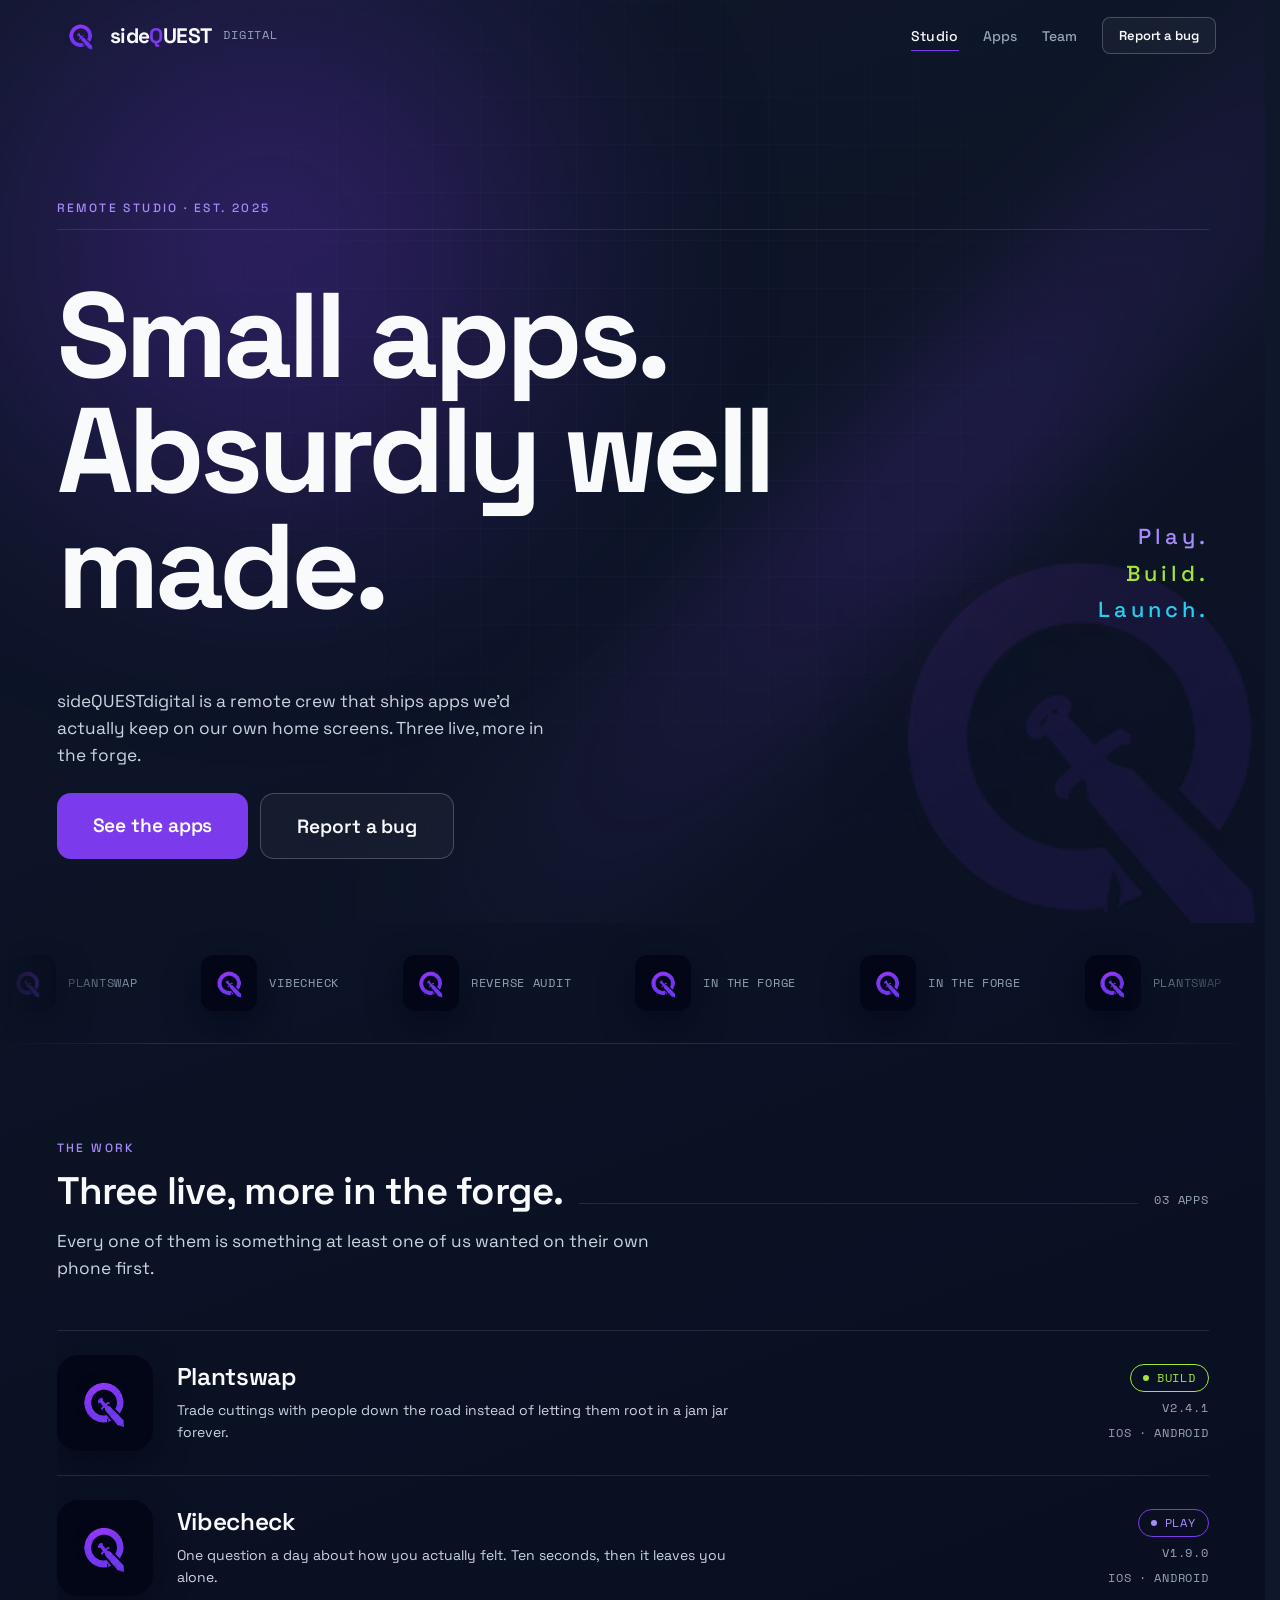
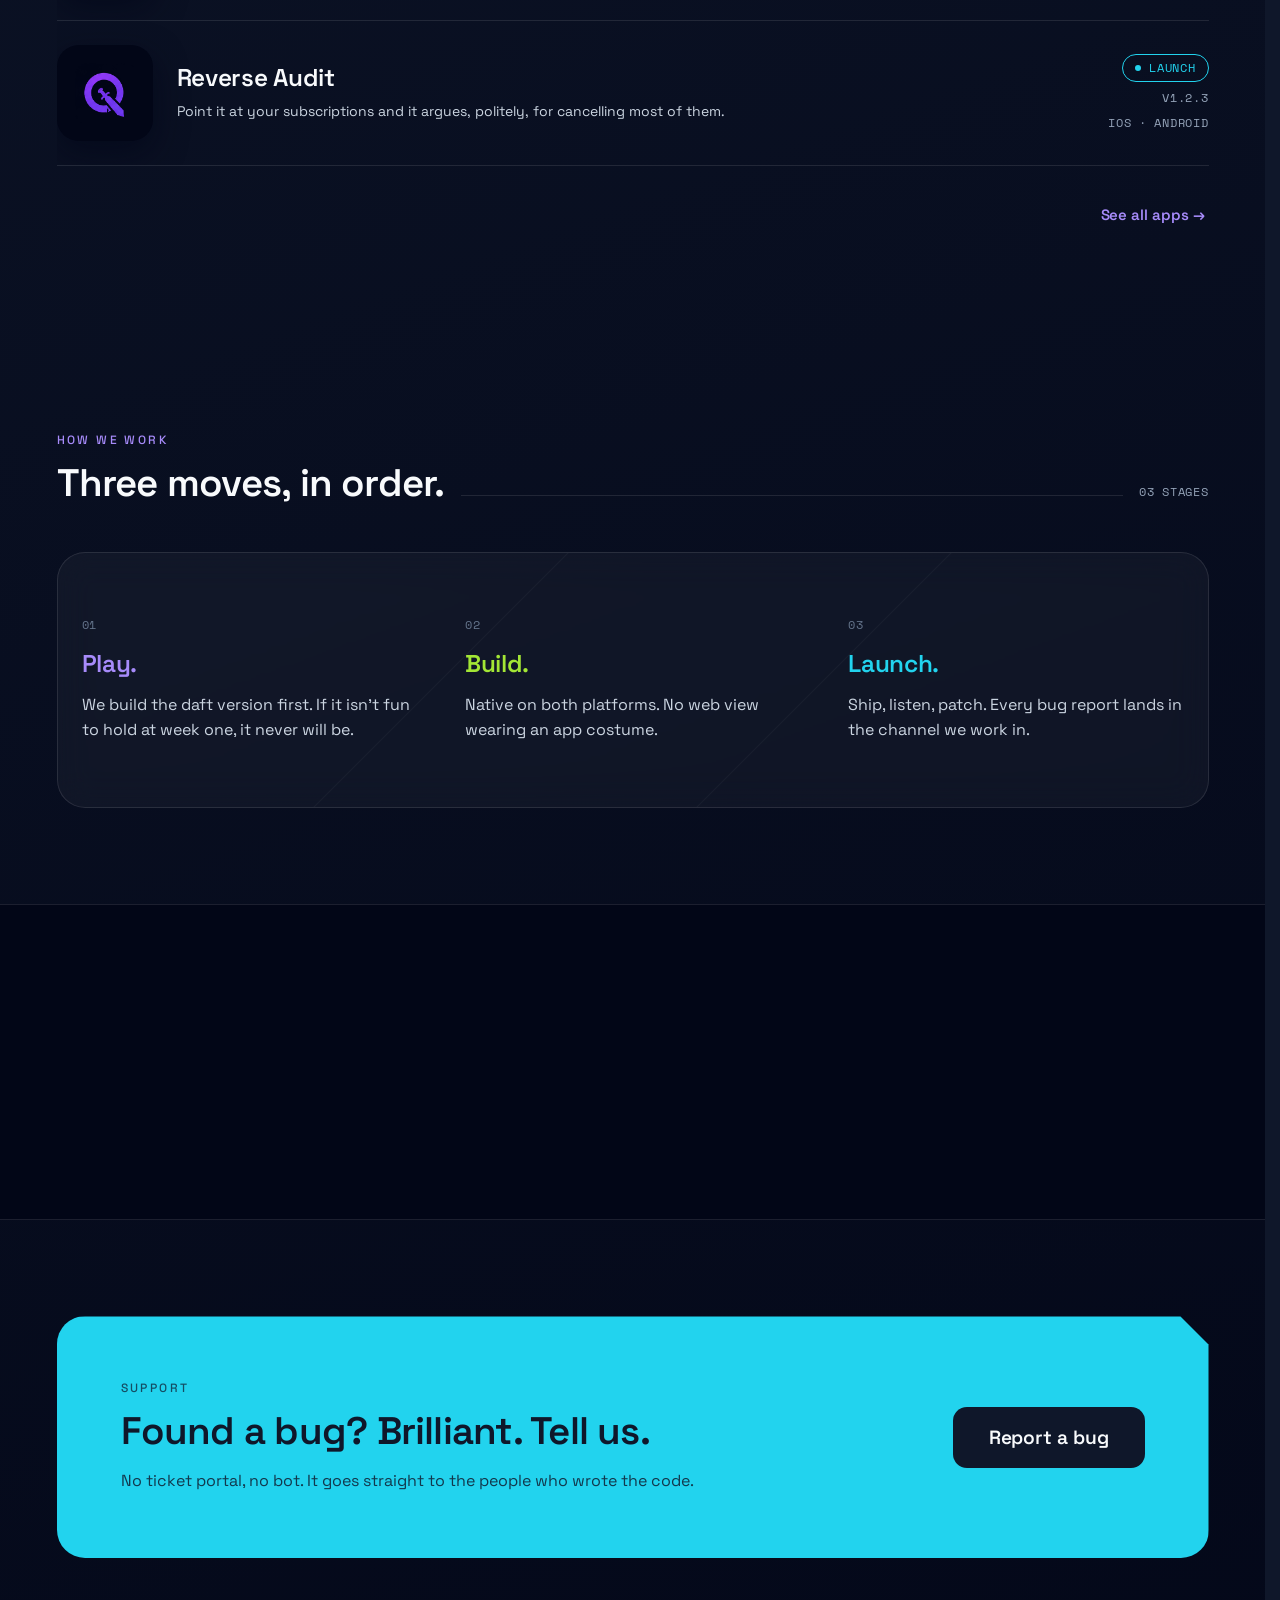
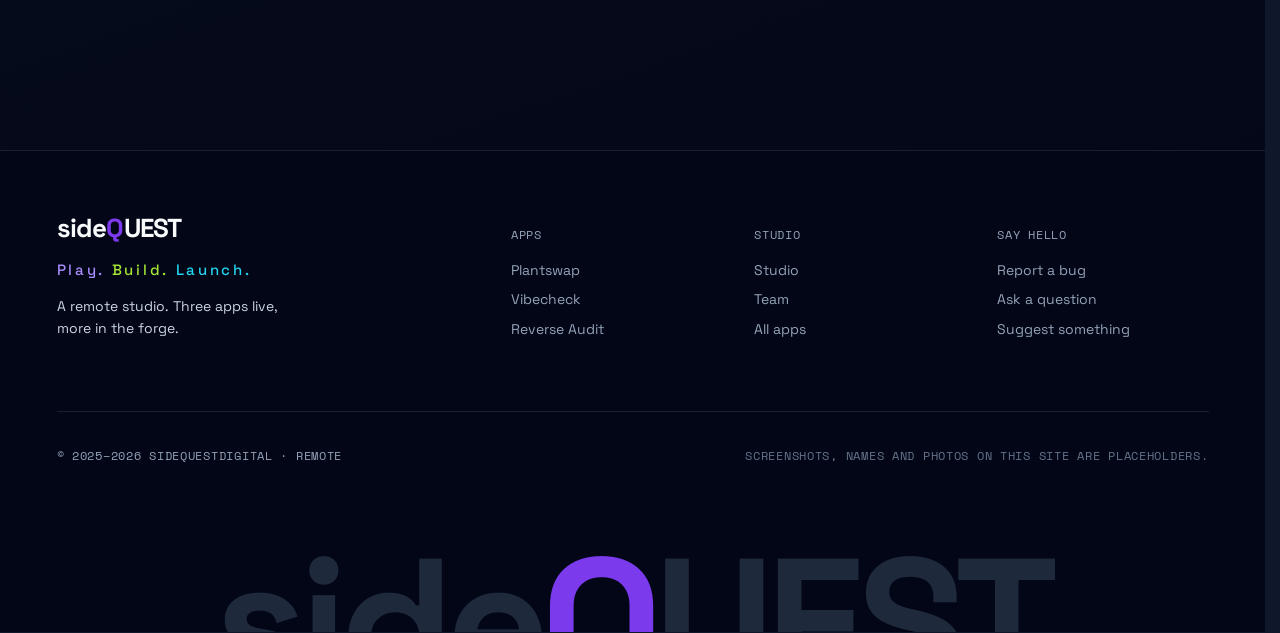
==== index.html @ ea71172c "Build the sideQUESTdigital website Imported the Claude Design project (sideQUEST Site.dc.html) and r" ====
<!DOCTYPE html>
<html lang="en-GB">
<head>
<meta charset="utf-8">
<meta name="viewport" content="width=device-width, initial-scale=1">
<title>sideQUESTdigital — small apps, absurdly well made</title>
<meta name="description" content="sideQUESTdigital is a remote studio shipping small, native mobile apps. Three live, more in the forge. Found a bug? A human reads every report.">
<meta name="theme-color" content="#0F172A">
<meta name="color-scheme" content="dark">

<meta property="og:type" content="website">
<meta property="og:title" content="sideQUESTdigital — small apps, absurdly well made">
<meta property="og:description" content="A remote studio shipping small, native mobile apps. Three live, more in the forge.">
<meta property="og:image" content="assets/sidequest-lockup-tagline.png">
<meta name="twitter:card" content="summary_large_image">

<link rel="icon" type="image/png" href="assets/sidequest-icon-night.png">
<link rel="apple-touch-icon" href="assets/sidequest-icon-night.png">

<link rel="preconnect" href="https://fonts.googleapis.com">
<link rel="preconnect" href="https://fonts.gstatic.com" crossorigin>

<link rel="stylesheet" href="_ds/sidequest-brand-445e24cf-0e8e-4c99-9475-6c33b087ac6f/styles.css">
<link rel="stylesheet" href="site.css">
</head>

<body class="sq-field sq-field--fixed">

  <a class="site-skip" href="#main">Skip to content</a>

  <!-- ============ THE STAGE RAIL — signature device (§1, §6.1) ============ -->
  <div class="site-rail" aria-hidden="true">
    <span class="site-rail__line"></span>
    <span class="site-rail__seg" data-rail-seg></span>
    <span class="site-rail__word" data-rail-word="play">Play</span>
    <span class="site-rail__word" data-rail-word="build">Build</span>
    <span class="site-rail__word" data-rail-word="launch">Launch</span>
  </div>

  <!-- ============ HEADER (§6.2) — always violet-ambient ============ -->
  <header class="site-header sq-stage-play" data-header>
    <div class="site-container site-header__inner">

      <a class="site-header__brand" href="#/" aria-label="sideQUESTdigital — home">
        <img src="assets/sidequest-mark.png" alt="" width="34" height="34" class="site-header__mark">
        <span class="sq-wordmark" style="--wordmark-size:21px">
          <span class="sq-wordmark__side">side</span><span
                class="sq-wordmark__quest"><span class="sq-wordmark__q">Q</span>UEST</span>
        </span>
        <span class="sq-mono site-header__suffix">digital</span>
      </a>

      <button class="site-navtoggle" data-navtoggle aria-expanded="false" aria-controls="site-nav"
              aria-label="Open menu">
        <span></span><span></span><span></span>
      </button>

      <nav class="site-nav" id="site-nav" data-nav aria-label="Primary">
        <a class="site-nav__link" href="#/">Studio</a>
        <a class="site-nav__link" href="#/apps">Apps</a>
        <a class="site-nav__link" href="#/team">Team</a>
        <button class="sq-btn sq-btn--sm sq-btn--secondary site-nav__cta" data-support-open>
          Report a bug
        </button>
      </nav>

    </div>
    <span class="site-progress" data-progress aria-hidden="true"></span>
  </header>

  <!-- ============ VIEW ROOT ============ -->
  <main id="main" data-view tabindex="-1"></main>

  <!-- ============ FOOTER (§6.20) — always violet-ambient ============ -->
  <footer class="site-footer sq-stage-play">
    <div class="site-container">

      <div class="site-footer__band">
        <div class="site-footer__brandcol">
          <span class="sq-wordmark" style="--wordmark-size:26px">
            <span class="sq-wordmark__side">side</span><span
                  class="sq-wordmark__quest"><span class="sq-wordmark__q">Q</span>UEST</span>
          </span>
          <p class="sq-tagline site-footer__tagline">
            <span class="sq-tagline__play">Play.</span>
            <span class="sq-tagline__build">Build.</span>
            <span class="sq-tagline__launch">Launch.</span>
          </p>
          <p class="sq-body-sm site-footer__blurb">
            A remote studio. Three apps live, more in the forge.
          </p>
        </div>

        <div class="site-footer__col">
          <p class="sq-mono site-footer__coltitle">Apps</p>
          <a class="site-footer__link" href="#/apps/plantswap">Plantswap</a>
          <a class="site-footer__link" href="#/apps/vibecheck">Vibecheck</a>
          <a class="site-footer__link" href="#/apps/reverse-audit">Reverse Audit</a>
        </div>

        <div class="site-footer__col">
          <p class="sq-mono site-footer__coltitle">Studio</p>
          <a class="site-footer__link" href="#/">Studio</a>
          <a class="site-footer__link" href="#/team">Team</a>
          <a class="site-footer__link" href="#/apps">All apps</a>
        </div>

        <div class="site-footer__col">
          <p class="sq-mono site-footer__coltitle">Say hello</p>
          <button class="site-footer__link site-footer__link--btn" data-support-open>Report a bug</button>
          <button class="site-footer__link site-footer__link--btn" data-support-open data-kind="Question">
            Ask a question
          </button>
          <button class="site-footer__link site-footer__link--btn" data-support-open data-kind="Feature idea">
            Suggest something
          </button>
        </div>
      </div>

      <hr class="site-footer__rule">

      <div class="site-footer__legal">
        <p class="sq-mono">© 2025–2026 sideQUESTdigital · Remote</p>
        <p class="sq-mono site-footer__note">Screenshots, names and photos on this site are placeholders.</p>
      </div>
    </div>

    <div class="site-footer__giant" aria-hidden="true">
      side<span class="site-footer__giantq">Q</span>UEST
    </div>
  </footer>

  <!-- ============ SUPPORT SLIDE-OVER (§6.19) ============ -->
  <div class="site-scrim" data-scrim hidden></div>

  <aside class="site-support" data-support hidden
         role="dialog" aria-modal="true" aria-labelledby="support-title">

    <div class="site-support__head">
      <div>
        <p class="sq-eyebrow">Support</p>
        <h2 class="sq-h1 site-support__title" id="support-title" tabindex="-1">Tell us what's up</h2>
      </div>
      <button class="site-support__close" data-support-close aria-label="Close">&#10005;</button>
    </div>

    <!-- FORM -->
    <form class="site-support__body" data-support-form novalidate>

      <div class="site-support__errors" data-error-summary role="status" aria-live="polite" hidden></div>

      <fieldset class="site-field">
        <legend class="sq-mono site-field__label">What is it?</legend>
        <div class="site-kinds" role="radiogroup" aria-label="What is it?" data-kinds></div>
      </fieldset>

      <div class="site-field">
        <label class="sq-mono site-field__label" for="support-app">Which app?</label>
        <div class="site-selectwrap">
          <select id="support-app" name="app" data-field-app>
            <option value="general">Not app-specific / the studio</option>
            <option value="plantswap">Plantswap</option>
            <option value="vibecheck">Vibecheck</option>
            <option value="reverse-audit">Reverse Audit</option>
          </select>
        </div>
      </div>

      <div class="site-field">
        <label class="sq-mono site-field__label" for="support-email">
          Your email <span class="site-field__req">Required</span>
        </label>
        <input id="support-email" name="email" type="email" required
               autocomplete="email" inputmode="email" placeholder="you@example.com"
               aria-describedby="support-email-help">
        <p class="sq-caption site-field__help" id="support-email-help">
          So we can reply. Nothing else, ever.
        </p>
        <p class="site-field__error" id="support-email-error" hidden></p>
      </div>

      <div class="site-field">
        <label class="sq-mono site-field__label" for="support-message">
          What happened? <span class="site-field__req">Required</span>
        </label>
        <textarea id="support-message" name="message" rows="6" required maxlength="1000"
                  placeholder="What you did, what you expected, what you got instead. Device and app version help."
                  aria-describedby="support-message-help"></textarea>
        <div class="site-field__foot">
          <p class="sq-caption site-field__help" id="support-message-help">Up to 1000 characters.</p>
          <p class="site-mono-xs site-count" data-count aria-live="off">0 / 1000</p>
        </div>
        <p class="site-field__error" id="support-message-error" hidden></p>
      </div>

      <div class="site-check">
        <input type="checkbox" id="support-diag" name="diagnostics" checked>
        <label for="support-diag">
          <span class="sq-body-sm">Attach anonymous diagnostics</span>
          <span class="sq-caption">App version, device model, OS. No personal data.</span>
        </label>
      </div>

      <button type="submit" class="sq-btn sq-btn--md sq-btn--primary site-support__submit" data-submit>
        Send it
      </button>
    </form>

    <!-- SUCCESS -->
    <div class="site-support__done" data-support-done hidden>
      <div class="site-tick" aria-hidden="true">
        <svg viewBox="0 0 24 24" fill="none" stroke="currentColor" stroke-width="2.5"
             stroke-linecap="round" stroke-linejoin="round"><path d="M4 12.5l5.5 5.5L20 7"/></svg>
      </div>
      <h3 class="sq-h4 site-support__donetitle" data-done-title tabindex="-1">Message away.</h3>
      <p class="sq-body" data-done-body></p>
      <p class="sq-mono" data-done-ref></p>
      <div class="site-support__doneactions">
        <button class="sq-btn sq-btn--md sq-btn--ghost" data-support-again>Send another</button>
        <button class="sq-btn sq-btn--md sq-btn--secondary" data-support-close>Close</button>
      </div>
    </div>
  </aside>

  <div class="site-announce" role="status" aria-live="polite" data-announce></div>

  <script src="site.js"></script>
</body>
</html>
---- _ds/sidequest-brand-445e24cf-0e8e-4c99-9475-6c33b087ac6f/styles.css ----
/* sideQUEST — Design System entry point
   Import this one file. It pulls in every token layer in the correct order.

   Order matters: fonts define the family vars that typography consumes,
   colors define the palette (and the stage-accent switch) that effects and
   components consume. */

@import url('./tokens/fonts.css');
@import url('./tokens/colors.css');
@import url('./tokens/spacing.css');
@import url('./tokens/typography.css');
@import url('./tokens/effects.css');
@import url('./components/components.css');

/* ---- Base reset ---- */

* { box-sizing: border-box; }

html { scroll-behavior: smooth; }

html, body {
  margin: 0;
  padding: 0;
  background: var(--surface-base);
  color: var(--text-primary);
  font: var(--text-body);
  min-height: 100%;
  -webkit-font-smoothing: antialiased;
  text-rendering: optimizeLegibility;
}

img, svg, video { max-width: 100%; display: block; }

a {
  color: var(--accent-text);
  text-decoration: none;
  transition: color var(--dur-base) var(--ease);
}
a:hover { color: var(--text-primary); }

button, input, textarea, select { font-family: inherit; }
button { cursor: pointer; }

:focus-visible {
  outline: 2px solid var(--focus-ring);
  outline-offset: 3px;
  border-radius: 4px;
}

hr {
  border: 0;
  height: 1px;
  background: var(--border-subtle);
  margin: var(--space-6) 0;
}

code, kbd, pre { font-family: var(--font-mono); font-size: 0.92em; }

::selection {
  background: var(--accent);
  color: var(--accent-on);
}
---- site.css ----
/* ============================================================================
   sideQUESTdigital — site layer
   Built on the canonical brand system in
   _ds/sidequest-brand-445e24cf-0e8e-4c99-9475-6c33b087ac6f/

   This file adds ONLY:
     (a) site-level composite tokens, built from existing tokens
     (b) the site-specific components in design/design-spec.md §6
   It never redefines a --sq-* value, never introduces a hex, never adds a face.
   ============================================================================ */

:root {
  /* ---- Type composites (spec §4.6) ---- */
  --text-display:   700 clamp(52px, 9.4vw, 132px) / 0.96 var(--font-display);
  --track-display:  -0.04em;
  --text-stat-xl:   700 clamp(44px, 6vw, 88px) / 1 var(--font-display);
  --text-wordmark:  700 clamp(64px, 14vw, 220px) / 0.82 var(--font-display);
  --track-wordmark: -0.045em;
  --track-rail:     0.28em;

  /* ---- Chrome ---- */
  --rail-w:            72px;
  --header-h:          72px;
  --header-h-scrolled: 56px;
  --z-rail:   40;
  --z-header: 60;
  --z-scrim:  80;
  --z-panel:  90;
  --z-wipe:   100;

  /* ---- Accent tints — derived, never a literal hex ---- */
  --tint-accent-06: color-mix(in srgb, var(--accent) 6%,  transparent);
  --tint-accent-08: color-mix(in srgb, var(--accent) 8%,  transparent);
  --tint-accent-14: color-mix(in srgb, var(--accent) 14%, transparent);
  --tint-accent-40: color-mix(in srgb, var(--accent) 40%, transparent);

  /* ---- Motion ---- */
  --dur-reveal: 520ms;
  --dur-wipe:   420ms;
  --dur-count:  900ms;
}

/* The stage scope must reach every element, so it lives on <html>. */
html { scrollbar-gutter: stable; }
@media (prefers-reduced-motion: reduce) { html { scroll-behavior: auto; } }

/* .sq-field sets overflow:hidden, which would kill page scroll on <body>. */
body.sq-field { overflow: visible; overflow-x: clip; min-height: 100vh; }
body.sq-field::before { transition: background var(--dur-slow) var(--ease); }
body.is-locked { overflow: hidden; }

/* ============================================================
   LAYOUT (spec §2)
   ============================================================ */

.site-container {
  width: 100%;
  max-width: var(--max-content);
  margin-inline: auto;
  padding-inline: var(--space-4);
}
.site-container--narrow { max-width: 800px; }
.site-prose { max-width: var(--max-prose); }

@media (min-width: 768px) { .site-container { padding-inline: var(--space-5); } }
@media (min-width: 1600px) { .site-container { padding-inline: var(--space-6); } }

.site-grid {
  display: grid;
  grid-template-columns: repeat(4, minmax(0, 1fr));
  gap: var(--space-4);
}
@media (min-width: 768px) {
  .site-grid { grid-template-columns: repeat(6, minmax(0, 1fr)); gap: var(--space-5); }
}
@media (min-width: 1024px) {
  .site-grid { grid-template-columns: repeat(12, minmax(0, 1fr)); gap: var(--space-5); }
}

/* Section rhythm */
.site-section { padding-block: var(--space-7); }
.site-section--statement { padding-block: var(--space-8); }
@media (min-width: 768px) {
  .site-section { padding-block: var(--space-8); }
  .site-section--statement { padding-block: var(--space-9); }
}
@media (min-width: 1024px) {
  .site-section { padding-block: var(--space-9); }
  .site-section--statement { padding-block: var(--space-10); }
}
/* Adjacent full-bleed bands collapse to a single gap. */
.site-band + .site-band { border-top: 0; }

.site-band { position: relative; width: 100%; }

/* Main gets out of the rail's way at xl. */
@media (min-width: 1360px) {
  #main, .site-header__inner, .site-footer > .site-container {
    padding-left: var(--rail-w);
  }
}

/* ============================================================
   SKIP LINK (§6.22)
   ============================================================ */

.site-skip {
  position: absolute;
  top: -100px; left: var(--space-4);
  z-index: 200;
  background: var(--accent); color: var(--accent-on);
  font: 600 13px/1 var(--font-display);
  padding: 9px 16px; border-radius: var(--radius-sm);
}
.site-skip:focus { top: var(--space-4); color: var(--accent-on); }

/* ============================================================
   THE STAGE RAIL (§6.1) — the signature move
   ============================================================ */

.site-rail {
  display: none;
  position: fixed;
  inset-block: 0; left: 0;
  width: var(--rail-w);
  z-index: var(--z-rail);
  pointer-events: none;
}
@media (min-width: 1360px) { .site-rail { display: block; } }

.site-rail__line {
  position: absolute;
  left: 36px; top: 0; bottom: 0;
  width: 1px;
  background: var(--sq-hairline);
}

.site-rail__seg {
  position: absolute;
  left: 35px;
  width: 2px; height: 64px;
  border-radius: 1px;
  background: var(--accent);
  box-shadow: var(--glow-tight);
  transition: top var(--dur-base) var(--ease),
              height var(--dur-base) var(--ease),
              background var(--dur-slow) var(--ease);
}

.site-rail__word {
  position: absolute;
  left: 36px;
  transform: translateX(-50%) rotate(180deg);
  writing-mode: vertical-rl;
  font: 400 11px/1 var(--font-mono);
  letter-spacing: var(--track-rail);
  text-transform: uppercase;
  color: var(--sq-text-500);
  transition: color var(--dur-base) var(--ease), opacity var(--dur-base) var(--ease);
}
.site-rail__word[data-rail-word="play"]   { top: 18%; }
.site-rail__word[data-rail-word="build"]  { top: 50%; }
.site-rail__word[data-rail-word="launch"] { top: 82%; }

.site-rail__word.is-active {
  color: var(--accent-text);
  text-shadow: 0 0 24px var(--accent-glow);
}
.site-rail.is-locked .site-rail__word:not(.is-active) { opacity: 0.5; }
.site-rail.is-locked .site-rail__seg { height: 96px; }

/* Sub-xl fallback: a progress hairline under the header. */
.site-progress {
  position: absolute;
  left: 0; bottom: -1px;
  height: 2px; width: 0;
  background: var(--accent);
  transition: background var(--dur-slow) var(--ease);
}
@media (min-width: 1360px) { .site-progress { display: none; } }

/* ============================================================
   HEADER (§6.2)
   ============================================================ */

.site-header {
  position: fixed;
  inset-inline: 0; top: 0;
  z-index: var(--z-header);
  height: var(--header-h);
  display: flex; align-items: center;
  background: transparent;
  border-bottom: 1px solid transparent;
  transition: height var(--dur-base) var(--ease),
              background var(--dur-base) var(--ease),
              border-color var(--dur-base) var(--ease),
              transform var(--dur-base) var(--ease);
}
.site-header.is-docked {
  height: var(--header-h-scrolled);
  background: rgba(2, 6, 23, 0.72);
  backdrop-filter: blur(var(--blur-glass));
  -webkit-backdrop-filter: blur(var(--blur-glass));
  border-bottom-color: var(--border-subtle);
}
.site-header.is-hidden { transform: translateY(-100%); }

.site-header__inner {
  display: flex; align-items: center; justify-content: space-between;
  gap: var(--space-5);
}

.site-header__brand {
  display: inline-flex; align-items: center; gap: var(--space-3);
  color: var(--text-primary);
}
.site-header__brand:hover { color: var(--text-primary); }
.site-header__mark {
  width: 34px; height: 34px;
  transition: width var(--dur-base) var(--ease), height var(--dur-base) var(--ease);
}
.is-docked .site-header__mark { width: 28px; height: 28px; }
.site-header__suffix { color: var(--text-tertiary); }
@media (max-width: 479px) { .site-header__suffix { display: none; } }

.site-nav { display: flex; align-items: center; gap: var(--space-5); }

.site-nav__link {
  position: relative;
  font: 500 14px/1 var(--font-display);
  letter-spacing: 0.02em;
  color: var(--text-tertiary);
  padding-block: var(--space-2);
}
.site-nav__link::after {
  content: "";
  position: absolute; left: 0; right: 0; bottom: 0;
  height: 1px; background: var(--accent);
  transform: scaleX(0); transform-origin: left;
  transition: transform var(--dur-fast) var(--ease);
}
.site-nav__link:hover { color: var(--text-primary); }
.site-nav__link:hover::after,
.site-nav__link[aria-current="page"]::after { transform: scaleX(1); }
.site-nav__link[aria-current="page"] { color: var(--text-primary); }

/* Mobile nav */
.site-navtoggle {
  display: none;
  width: 44px; height: 44px;
  flex-direction: column; align-items: center; justify-content: center; gap: 5px;
  background: none; border: 0; padding: 0;
}
.site-navtoggle span {
  display: block; width: 20px; height: 2px; border-radius: 1px;
  background: var(--text-primary);
  transition: transform var(--dur-base) var(--ease), opacity var(--dur-fast) var(--ease);
}
.site-navtoggle[aria-expanded="true"] span:nth-child(1) { transform: translateY(7px) rotate(45deg); }
.site-navtoggle[aria-expanded="true"] span:nth-child(2) { opacity: 0; }
.site-navtoggle[aria-expanded="true"] span:nth-child(3) { transform: translateY(-7px) rotate(-45deg); }

@media (max-width: 767px) {
  .site-navtoggle { display: flex; }
  .site-nav {
    position: fixed; inset: var(--header-h) 0 0 0;
    flex-direction: column; align-items: stretch; justify-content: center;
    gap: var(--space-3);
    padding: var(--space-6);
    background: rgba(2, 6, 23, 0.96);
    backdrop-filter: blur(var(--blur-glass));
    -webkit-backdrop-filter: blur(var(--blur-glass));
    transform: translateY(-8px);
    opacity: 0; visibility: hidden;
    transition: opacity var(--dur-base) var(--ease), transform var(--dur-base) var(--ease),
                visibility 0s linear var(--dur-base);
  }
  .site-nav.is-open {
    opacity: 1; visibility: visible; transform: none;
    transition-delay: 0s;
  }
  .site-nav__link {
    font: var(--text-h3); letter-spacing: var(--track-h3);
    color: var(--text-primary);
    padding-block: var(--space-3);
  }
  .site-nav__cta { width: 100%; margin-top: var(--space-4); }
}

/* ============================================================
   SECTION HEADER (§6.21) — the site's section signature
   ============================================================ */

.site-sechead { margin-bottom: var(--space-6); }
@media (min-width: 1024px) { .site-sechead { margin-bottom: var(--space-7); } }

.site-sechead__top { display: flex; align-items: baseline; gap: var(--space-4); }
.site-sechead__top .sq-h2 { flex: 0 0 auto; }
.site-sechead__rule { flex: 1 1 auto; height: 1px; background: var(--border-subtle); }
.site-sechead__count { flex: 0 0 auto; white-space: nowrap; }
.site-sechead__lead { margin-top: var(--space-4); max-width: 56ch; color: var(--text-secondary); }
@media (max-width: 639px) {
  .site-sechead__rule, .site-sechead__count { display: none; }
}

/* ============================================================
   HERO (§6.3)
   ============================================================ */

.site-hero {
  position: relative;
  padding-block: calc(var(--header-h) + var(--space-8)) var(--space-8);
  overflow: hidden;
}
@media (min-width: 1024px) {
  .site-hero {
    min-height: 88vh;
    display: flex; flex-direction: column; justify-content: flex-end;
    padding-block: calc(var(--header-h) + var(--space-10)) var(--space-8);
  }
}

.site-hero__rule {
  height: 1px; background: var(--border-subtle);
  margin-top: var(--space-3); margin-bottom: var(--space-7);
}

.site-hero__display {
  font: var(--text-display);
  letter-spacing: var(--track-display);
  margin: 0;
  color: var(--text-primary);
  text-wrap: balance;
}

.site-hero__row {
  display: grid; grid-template-columns: 1fr; gap: var(--space-5);
  align-items: end;
}
@media (min-width: 1024px) {
  .site-hero__row { grid-template-columns: 2fr 1fr; gap: var(--space-7); }
}

.site-hero__tagline {
  display: flex; gap: var(--space-3);
  white-space: nowrap;
}
@media (min-width: 1024px) {
  .site-hero__tagline {
    flex-direction: column; align-items: flex-end; gap: var(--space-2);
    text-align: right;
  }
}

.site-hero__lead { margin-top: var(--space-8); max-width: 46ch; color: var(--text-secondary); }
.site-hero__cta { display: flex; flex-wrap: wrap; gap: var(--space-3); margin-top: var(--space-5); }
@media (max-width: 479px) { .site-hero__cta .sq-btn { width: 100%; } }

.site-hero__mark {
  position: absolute;
  right: -80px; bottom: -80px;
  width: 520px; max-width: none;
  opacity: 0.10;
  pointer-events: none;
  z-index: 0;
}
@media (max-width: 1023px) { .site-hero__mark { display: none; } }

/* The slash and the watermark are decoration: they must stay OUT of flow.
   Only the content container is promoted above them. */
.site-hero > .site-container { position: relative; z-index: 1; }
.site-hero > .sq-slash,
.site-hero > .site-hero__mark { position: absolute; z-index: 0; }

/* ============================================================
   MARQUEE (§6.18)
   ============================================================ */

.site-marquee {
  overflow: hidden;
  padding-block: var(--space-6);
  border-block: 1px solid var(--border-subtle);
  -webkit-mask-image: linear-gradient(90deg, transparent, #000 12%, #000 88%, transparent);
          mask-image: linear-gradient(90deg, transparent, #000 12%, #000 88%, transparent);
}
.site-marquee__track {
  display: flex; width: max-content;
  gap: var(--space-8);
  animation: site-marquee 36s linear infinite;
}
.site-marquee:hover .site-marquee__track,
.site-marquee:focus-within .site-marquee__track { animation-play-state: paused; }

.site-marquee__item {
  display: flex; align-items: center; gap: var(--space-3);
  flex: 0 0 auto;
}
.site-marquee__item .sq-icontile { --tile-size: 56px; }

@keyframes site-marquee { to { transform: translate3d(-50%, 0, 0); } }

/* ============================================================
   APP LEDGER ROW (§6.4) — Studio
   ============================================================ */

.site-approw {
  position: relative;
  display: grid;
  grid-template-columns: 64px 1fr;
  grid-template-areas: "icon body" "meta meta";
  gap: var(--space-4) var(--space-5);
  align-items: center;
  padding-block: var(--space-5);
  border-top: 1px solid var(--border-subtle);
  color: inherit;
  overflow: hidden;
  transition: background var(--dur-base) var(--ease),
              border-color var(--dur-base) var(--ease);
}
.site-approw:last-of-type { border-bottom: 1px solid var(--border-subtle); }

@media (min-width: 768px) {
  .site-approw {
    grid-template-columns: 96px 1fr auto;
    grid-template-areas: "icon body meta";
    align-items: center;
  }
}

.site-approw__icon  { grid-area: icon; }
.site-approw__body  { grid-area: body; min-width: 0; }
.site-approw__meta  {
  grid-area: meta;
  display: flex; align-items: center; gap: var(--space-2);
  flex-wrap: wrap;
}
@media (min-width: 768px) {
  .site-approw__meta { flex-direction: column; align-items: flex-end; gap: var(--space-2); }
}

.site-approw .sq-icontile {
  --tile-size: 64px;
  transition: transform var(--dur-base) var(--ease-snap);
}
@media (min-width: 768px) { .site-approw .sq-icontile { --tile-size: 96px; } }

.site-approw__name { transition: color var(--dur-fast) var(--ease); }
.site-approw__blurb {
  margin: var(--space-2) 0 0;
  max-width: 62ch;
  display: -webkit-box; -webkit-box-orient: vertical; -webkit-line-clamp: 2;
  overflow: hidden;
}

.site-approw:hover {
  background: var(--tint-accent-06);
  border-top-color: var(--tint-accent-40);
}
.site-approw:hover + .site-approw,
.site-approw:last-of-type:hover { border-bottom-color: var(--tint-accent-40); }
.site-approw:hover .site-approw__name { color: var(--accent-text); }
.site-approw:hover .sq-icontile { transform: scale(1.03); }
.site-approw:active { background: var(--tint-accent-08); }
.site-approw:focus-visible { outline-offset: -2px; }

/* the sweep */
.site-approw__sweep {
  position: absolute;
  top: -40%; bottom: -40%; left: -20%;
  width: 2px;
  background: linear-gradient(to bottom, transparent, var(--accent) 45%, var(--accent) 55%, transparent);
  opacity: 0;
  transform: rotate(45deg);
  pointer-events: none;
}
.site-approw:hover .site-approw__sweep { animation: site-sweep var(--dur-slow) var(--ease) 1; }
@keyframes site-sweep {
  0%   { opacity: 0;    left: 4%;  }
  30%  { opacity: 0.55; }
  100% { opacity: 0;    left: 96%; }
}

.site-approw__more {
  display: flex; justify-content: flex-end;
  margin-top: var(--space-5);
}

/* ============================================================
   APP CARD (§6.5) + FORGE TILE (§6.6) — Apps index
   ============================================================ */

.site-appgrid {
  display: grid;
  grid-template-columns: 1fr;
  gap: var(--space-5);
}
@media (min-width: 768px) { .site-appgrid { grid-template-columns: repeat(2, minmax(0, 1fr)); } }

.site-appcard {
  display: flex; flex-direction: column;
  border-radius: var(--radius-lg);
  padding: 0;
  overflow: hidden;
  color: inherit;
}

.site-appcard__art {
  position: relative;
  height: 180px;
  display: grid; place-items: center;
  border-bottom: 1px solid var(--border-subtle);
  background: var(--grad-night);
  isolation: isolate;
  overflow: hidden;
}
@media (min-width: 768px) { .site-appcard__art { height: 240px; } }

.site-appcard__art::before {
  content: "";
  position: absolute;
  top: -30%; left: -10%;
  width: 90%; aspect-ratio: 1;
  border-radius: 50%;
  background: radial-gradient(circle, var(--accent) 0%, transparent 66%);
  filter: blur(var(--blur-bloom));
  opacity: 0.22;
  z-index: -1;
  transition: opacity var(--dur-base) var(--ease);
}
.site-appcard:hover .site-appcard__art::before { opacity: 0.34; }

.site-appcard__tile {
  position: absolute;
  top: var(--space-5); left: var(--space-5);
}
.site-appcard__tile.sq-icontile { --tile-size: 88px; }

.site-appcard__stage { position: absolute; right: var(--space-5); bottom: var(--space-5); }

.site-appcard__body {
  display: flex; flex-direction: column;
  padding: var(--space-5);
  flex: 1;
}
.site-appcard__blurb {
  margin: var(--space-3) 0 0;
  display: -webkit-box; -webkit-box-orient: vertical; -webkit-line-clamp: 3;
  overflow: hidden;
}
.site-appcard__meta { margin-top: var(--space-4); }
.site-appcard__more {
  margin-top: var(--space-4);
  display: inline-flex; align-items: center; gap: var(--space-2);
  color: var(--accent-text);
  font: 600 13px/1 var(--font-display);
}
.site-appcard__arrow { transition: transform var(--dur-fast) var(--ease); display: inline-block; }
.site-appcard:hover .site-appcard__arrow { transform: translate(4px, -4px); }
.site-appcard:active { transform: translateY(-1px); }

.site-forge {
  display: flex; flex-direction: column;
  align-items: center; justify-content: center; text-align: center;
  gap: var(--space-4);
  min-height: 280px;
  padding: var(--space-6);
  border: 1px dashed var(--border-subtle);
  border-radius: var(--radius-lg);
  cursor: default;
}
.site-forge img { width: 48px; opacity: 0.30; }

/* ============================================================
   APP DETAIL (§6.7, §6.8, §6.9, §6.10, §6.11)
   ============================================================ */

.site-back { margin-bottom: var(--space-5); display: inline-flex; }

.site-detailhero {
  position: relative;
  isolation: isolate;
  border-radius: var(--radius-xl);
  padding: var(--space-6);
  overflow: hidden;
  display: grid; grid-template-columns: 1fr; gap: var(--space-6);
}
@media (min-width: 768px)  { .site-detailhero { padding: var(--space-7); } }
@media (min-width: 1024px) {
  .site-detailhero {
    grid-template-columns: 160px 1fr;
    gap: var(--space-7);
    padding: var(--space-8);
    align-items: start;
  }
}
/* Same rule as the hero: the slash is decoration and must not become a grid
   item, or it steals the first column and squashes the copy. */
.site-detailhero > div:not(.sq-slash) { position: relative; z-index: 1; }
.site-detailhero > .sq-slash { position: absolute; z-index: 0; }

.site-detailhero__tile.sq-icontile { --tile-size: 96px; }
@media (min-width: 768px)  { .site-detailhero__tile.sq-icontile { --tile-size: 120px; } }
@media (min-width: 1024px) { .site-detailhero__tile.sq-icontile { --tile-size: 160px; } }

.site-detailhero__top { display: flex; align-items: center; gap: var(--space-2); flex-wrap: wrap; }
.site-detailhero__name { margin-top: var(--space-4); }
.site-detailhero__blurb { margin-top: var(--space-4); max-width: 60ch; color: var(--text-secondary); }
.site-detailhero__pills { display: flex; flex-wrap: wrap; gap: var(--space-2); margin-top: var(--space-5); }
.site-detailhero__actions {
  display: flex; flex-wrap: wrap; gap: var(--space-3); margin-top: var(--space-6);
}
@media (max-width: 767px) { .site-detailhero__actions .sq-btn { width: 100%; } }
.site-detailhero__storenote { margin-top: var(--space-3); }

/* Store buttons have no destination yet — they are honestly inert. */
.sq-btn[aria-disabled="true"] {
  background: var(--surface-card);
  border: 1px solid var(--border-subtle);
  color: var(--sq-text-500);
  cursor: not-allowed;
  box-shadow: none;
}
.sq-btn[aria-disabled="true"]:hover { transform: none; box-shadow: none; }

/* --- Screenshot rail --- */
.site-shotrail {
  display: flex;
  gap: var(--space-5);
  overflow-x: auto;
  scroll-snap-type: x mandatory;
  padding-block: var(--space-2) var(--space-4);
  padding-inline: var(--space-4) var(--space-9);
  scrollbar-width: thin;
}
@media (min-width: 768px) {
  .site-shotrail {
    padding-left: max(var(--space-5), calc((100vw - var(--max-content)) / 2));
  }
}
@media (min-width: 1360px) {
  .site-shotrail {
    padding-left: max(var(--space-5), calc((100vw - var(--max-content) - var(--rail-w)) / 2 + var(--rail-w)));
  }
}
.site-shotrail::-webkit-scrollbar { height: 2px; }
.site-shotrail::-webkit-scrollbar-track { background: var(--sq-hairline); }
.site-shotrail::-webkit-scrollbar-thumb { background: var(--tint-accent-40); }

.site-shot {
  flex: 0 0 auto;
  margin: 0;
  scroll-snap-align: start;
  transition: transform var(--dur-base) var(--ease-snap);
}
.site-shot:hover { transform: translateY(-6px); }
.site-shot:hover figcaption { color: var(--text-primary); }
.site-shot .sq-screen { --screen-w: 220px; }
@media (min-width: 768px)  { .site-shot .sq-screen { --screen-w: 240px; } }
@media (min-width: 1024px) { .site-shot .sq-screen { --screen-w: 280px; } }
.site-shot figcaption { margin-top: var(--space-4); max-width: 28ch; }

.site-shot__inner {
  position: relative;
  background: var(--grad-night);
  isolation: isolate;
  overflow: hidden;
}
.site-shot__inner::before {
  content: "";
  position: absolute; inset: -20% -30% auto -30%;
  aspect-ratio: 1;
  border-radius: 50%;
  background: radial-gradient(circle, var(--accent) 0%, transparent 66%);
  filter: blur(var(--blur-bloom));
  opacity: 0.28;
  z-index: -1;
}
.site-shot__initial {
  font: var(--text-display);
  font-size: 220px;
  line-height: 1;
  letter-spacing: var(--track-display);
  color: var(--text-primary);
  opacity: 0.08;
}
.site-shot__tag { position: absolute; top: var(--space-4); left: var(--space-4); }
.site-shot__ph  { position: absolute; bottom: var(--space-4); left: var(--space-4); color: var(--sq-text-500); }

/* --- Feature cards --- */
.site-features {
  display: grid; grid-template-columns: 1fr; gap: var(--space-4);
}
@media (min-width: 768px)  { .site-features { grid-template-columns: repeat(2, minmax(0, 1fr)); } }
@media (min-width: 1024px) { .site-features { grid-template-columns: repeat(3, minmax(0, 1fr)); } }

.site-feature { transition: border-color var(--dur-base) var(--ease); }
.site-feature__title { margin-top: var(--space-3); }
.site-feature__body  { margin: var(--space-3) 0 0; max-width: 44ch; }
.site-feature:hover  { border-color: var(--border-strong); border-left-width: 5px; }

/* --- Release notes + known issues --- */
.site-twocol {
  display: grid; grid-template-columns: 1fr; gap: var(--space-7);
}
@media (min-width: 1024px) { .site-twocol { grid-template-columns: 3fr 2fr; gap: var(--space-8); } }

.site-releases, .site-issues { list-style: none; margin: 0; padding: 0; }

.site-release {
  display: grid;
  grid-template-columns: 1fr auto;
  grid-template-areas: "ver date" "body body";
  gap: var(--space-2) var(--space-5);
  padding-block: var(--space-4);
  border-bottom: 1px solid var(--sq-hairline);
  transition: background var(--dur-fast) var(--ease);
}
@media (min-width: 768px) {
  .site-release {
    grid-template-columns: 88px 1fr 120px;
    grid-template-areas: "ver body date";
    align-items: start;
  }
}
.site-release:last-child { border-bottom: 0; }
.site-release:hover { background: var(--surface-card); }
.site-release__ver  {
  grid-area: ver;
  color: var(--accent-text);
  font-variant-numeric: tabular-nums;
}
.site-release__body { grid-area: body; }
.site-release__note { margin: var(--space-2) 0 0; }
.site-release__date { grid-area: date; color: var(--text-tertiary); }
@media (min-width: 768px) { .site-release__date { text-align: right; } }

.site-release.is-latest {
  box-shadow: inset 3px 0 0 var(--accent);
  padding-left: var(--space-4);
}
.site-release__latest { margin-left: var(--space-2); vertical-align: middle; }

.site-issue {
  display: grid; grid-template-columns: 1fr auto;
  gap: var(--space-4);
  padding-block: var(--space-4);
  border-bottom: 1px solid var(--sq-hairline);
  align-items: start;
}
.site-issue:last-child { border-bottom: 0; }
.site-issue__text { margin: var(--space-2) 0 0; }

/* Status pills — DATA colours only, never the accent (§5.4) */
.site-status { border-color: currentColor; background: transparent; white-space: nowrap; }
.site-status--open          { color: var(--sq-bad); }
.site-status--investigating { color: var(--sq-warn); }
.site-status--review        { color: var(--sq-ok); }

.site-allclear { display: flex; flex-direction: column; align-items: flex-start; gap: var(--space-3); }

/* ============================================================
   STATS (§6.12)
   ============================================================ */

.site-statband {
  background: var(--surface-deep);
  border-block: 1px solid var(--border-subtle);
  padding-block: var(--space-8);
}
@media (min-width: 1024px) { .site-statband { padding-block: var(--space-9); } }

.site-statgrid {
  display: grid;
  grid-template-columns: 1fr;
  gap: var(--space-6);
}
@media (min-width: 480px)  { .site-statgrid { grid-template-columns: repeat(2, minmax(0, 1fr)); } }
@media (min-width: 1024px) { .site-statgrid { grid-template-columns: repeat(4, minmax(0, 1fr)); } }

.site-stat { border-top: 1px solid var(--border-subtle); padding-top: var(--space-5); }
.site-stat .sq-stat__num {
  font: var(--text-stat-xl);
  letter-spacing: var(--track-hero);
  font-variant-numeric: tabular-nums;
}

/* ============================================================
   PROCESS TRIAD (§6.13)
   ============================================================ */

.site-triad {
  position: relative;
  border-radius: var(--radius-xl);
  overflow: hidden;
  padding: 0;
  display: grid;
  grid-template-columns: 1fr;
}
@media (min-width: 768px) { .site-triad { grid-template-columns: repeat(3, 1fr); } }

.site-triad__step {
  position: relative;
  z-index: 1;
  display: flex; flex-direction: column; align-items: flex-start;
  gap: 0;
  padding: var(--space-6) var(--space-5);
  border-top: 1px solid var(--border-subtle);
  transition: background var(--dur-base) var(--ease);
}
.site-triad__step:first-child { border-top: 0; }
@media (min-width: 768px) {
  .site-triad__step { border-top: 0; padding: var(--space-8) var(--space-5); }
}
.site-triad__step:hover { background: color-mix(in srgb, currentColor 5%, transparent); }

.site-triad__idx   { color: var(--sq-text-500); }
.site-triad__label { margin-top: var(--space-4); font: var(--text-h3); letter-spacing: var(--track-h3); }
.site-triad__note  { margin: var(--space-3) 0 0; max-width: 34ch; color: var(--text-secondary); }
.site-triad__step:hover .site-triad__label { text-shadow: 0 0 24px currentColor; }

.site-triad__step--play   { color: var(--sq-violet-400); }
.site-triad__step--build  { color: var(--sq-lime-400); }
.site-triad__step--launch { color: var(--sq-cyan-400); }

/* Two 135° hairline dividers — the documented multi-slash exception (§5.6) */
.site-triad__slash {
  position: absolute;
  top: -30%; bottom: -30%;
  width: 1px;
  background: var(--sq-border);
  opacity: 0.35;
  transform: rotate(45deg);
  pointer-events: none;
  z-index: 0;
  display: none;
}
@media (min-width: 768px) { .site-triad__slash { display: block; } }

/* ============================================================
   CTA PANEL (§6.14)
   ============================================================ */

.site-cta {
  border-radius: var(--radius-xl);
  padding: var(--space-6);
  display: grid; grid-template-columns: 1fr; gap: var(--space-5);
  align-items: center;
}
@media (min-width: 768px) {
  .site-cta {
    grid-template-columns: 1fr auto;
    gap: var(--space-7);
    padding: var(--space-8);
  }
}
.site-cta .sq-eyebrow { color: var(--accent-on); opacity: 0.7; }
.site-cta .sq-h2 { color: var(--accent-on); }
.site-cta__sub { margin: var(--space-4) 0 0; color: var(--accent-on); opacity: 0.82; }
@media (max-width: 767px) {
  .site-cta { clip-path: none !important; }
  .site-cta .site-btn--oninverse { width: 100%; }
}

.site-btn--oninverse {
  background: var(--sq-ink);
  color: var(--sq-text-100);
  border: 0;
}
.site-btn--oninverse:hover {
  background: var(--sq-void);
  color: var(--sq-text-100);
  transform: translateY(-2px);
}
.site-btn--oninverse:active { transform: translateY(0); }
/* The violet focus ring is invisible on lime/cyan fills (§8.2). */
.site-btn--oninverse:focus-visible {
  outline: 2px solid var(--sq-ink);
  outline-offset: 2px;
  box-shadow: 0 0 0 5px rgba(248, 250, 252, 0.92);
}

/* ============================================================
   TEAM (§6.16, §6.17)
   ============================================================ */

.site-people {
  display: grid; grid-template-columns: 1fr; gap: var(--space-5);
}
@media (min-width: 480px)  { .site-people { grid-template-columns: repeat(2, minmax(0, 1fr)); } }
@media (min-width: 1024px) { .site-people { grid-template-columns: repeat(4, minmax(0, 1fr)); } }

.site-person { display: flex; flex-direction: column; align-items: flex-start; }
.site-person__avatar {
  width: 88px; height: 88px;
  border-radius: var(--icon-radius-pct);
  background: var(--surface-raised);
  border: 1px solid var(--border-subtle);
  display: grid; place-items: center;
  font: 600 30px/1 var(--font-display);
  letter-spacing: -0.01em;
  color: var(--text-tertiary);
  transition: box-shadow var(--dur-fast) var(--ease);
}
.site-person:hover { border-color: var(--border-strong); }
.site-person:hover .site-person__avatar { box-shadow: 0 0 0 1px var(--accent); }
.site-person__name { margin-top: var(--space-4); }
.site-person__role { margin-top: var(--space-2); }
.site-person__note { margin: var(--space-3) 0 0; max-width: 30ch; }
.site-person__tz   { margin-top: var(--space-3); color: var(--sq-text-500); }

.site-valueband {
  background: var(--surface-deep);
  border-block: 1px solid var(--border-subtle);
  padding-block: var(--space-8);
}
.site-values { display: grid; grid-template-columns: 1fr; gap: var(--space-5); }
@media (min-width: 768px) { .site-values { grid-template-columns: repeat(3, minmax(0, 1fr)); } }
.site-value { padding: var(--space-6); transition: border-color var(--dur-base) var(--ease); }
.site-value:hover { border-color: var(--border-strong); }
.site-value__title { margin-top: var(--space-4); }
.site-value__body  { margin: var(--space-3) 0 0; }

.site-placeholder {
  display: flex; align-items: center; gap: var(--space-3); flex-wrap: wrap;
  margin-top: var(--space-5);
}

/* ============================================================
   FOOTER (§6.20)
   ============================================================ */

.site-footer {
  position: relative;
  background: var(--surface-deep);
  border-top: 1px solid var(--border-subtle);
  padding-top: var(--space-8);
  overflow: hidden;
  margin-top: var(--space-9);
}

.site-footer__band {
  display: grid; grid-template-columns: 1fr; gap: var(--space-6);
}
@media (min-width: 480px) {
  .site-footer__band { grid-template-columns: repeat(3, minmax(0, 1fr)); }
  .site-footer__brandcol { grid-column: 1 / -1; }
}
@media (min-width: 900px) {
  .site-footer__band { grid-template-columns: 2fr 1fr 1fr 1fr; }
  .site-footer__brandcol { grid-column: auto; }
}

.site-footer__tagline { margin-top: var(--space-4); font-size: 15px; }
.site-footer__blurb   { margin-top: var(--space-4); max-width: 28ch; }

.site-footer__col { display: flex; flex-direction: column; align-items: flex-start; gap: var(--space-2); }
.site-footer__coltitle { margin-bottom: var(--space-2); }

.site-footer__link {
  position: relative;
  font: var(--text-body-sm);
  color: var(--text-tertiary);
  background: none; border: 0; padding: 0;
  text-align: left;
}
.site-footer__link::after {
  content: "";
  position: absolute; left: 0; right: 0; bottom: -2px;
  height: 1px; background: var(--accent);
  transform: scaleX(0); transform-origin: left;
  transition: transform var(--dur-fast) var(--ease);
}
.site-footer__link:hover { color: var(--text-primary); }
.site-footer__link:hover::after { transform: scaleX(1); }

.site-footer__rule { margin: var(--space-8) 0 0; }

.site-footer__legal {
  display: flex; flex-wrap: wrap; justify-content: space-between; gap: var(--space-3);
  padding-block: var(--space-5);
}
.site-footer__note { color: var(--sq-text-500); }

.site-footer__giant {
  font: var(--text-wordmark);
  letter-spacing: var(--track-wordmark);
  color: var(--sq-slate-800);
  white-space: nowrap;
  text-align: center;
  user-select: none;
  margin-top: var(--space-7);
  margin-bottom: calc(var(--space-8) * -1);
  pointer-events: none;
}
.site-footer__giantq { color: var(--sq-violet-600); }

/* ============================================================
   SUPPORT SLIDE-OVER (§6.19)
   ============================================================ */

.site-scrim {
  position: fixed; inset: 0;
  z-index: var(--z-scrim);
  background: rgba(2, 6, 23, 0.72);
  backdrop-filter: blur(8px);
  -webkit-backdrop-filter: blur(8px);
  opacity: 0;
  transition: opacity var(--dur-base) var(--ease);
}
.site-scrim.is-open { opacity: 1; }

.site-support {
  position: fixed; top: 0; right: 0;
  height: 100dvh;
  width: min(480px, 100vw);
  z-index: var(--z-panel);
  display: flex; flex-direction: column;
  background: var(--surface-raised);
  border-left: 1px solid var(--border-strong);
  border-radius: var(--radius-lg) 0 0 var(--radius-lg);
  box-shadow: var(--shadow-lift);
  overflow-y: auto;
  overscroll-behavior: contain;
  transform: translateX(100%);
  transition: transform var(--dur-slow) var(--ease);
}
.site-support.is-open { transform: none; }
@media (max-width: 519px) {
  .site-support { width: 100vw; border-radius: 0; border-left: 0; }
}

.site-support__head {
  display: flex; align-items: flex-start; justify-content: space-between;
  gap: var(--space-4);
  padding: var(--space-6) var(--space-6) var(--space-5);
  border-bottom: 1px solid var(--sq-hairline);
}
.site-support__title { font-size: clamp(26px, 5vw, 32px); }
.site-support__title:focus { outline: none; }

.site-support__close {
  flex: 0 0 auto;
  width: 44px; height: 44px;
  border-radius: var(--radius-sm);
  border: 1px solid var(--border-subtle);
  background: transparent;
  color: var(--text-tertiary);
  font-size: 16px;
  transition: background var(--dur-fast) var(--ease), color var(--dur-fast) var(--ease);
}
.site-support__close:hover { background: var(--surface-card-hi); color: var(--text-primary); }

.site-support__body,
.site-support__done { padding: var(--space-6); }

.site-support__body { display: flex; flex-direction: column; gap: var(--space-4); }

.site-field { border: 0; margin: 0; padding: 0; min-width: 0; }
.site-field__label { display: block; margin-bottom: var(--space-2); padding: 0; }
.site-field__req {
  color: var(--sq-text-500);
  margin-left: var(--space-2);
}
.site-field__help { margin-top: var(--space-2); }
.site-field__foot { display: flex; justify-content: space-between; gap: var(--space-3); align-items: baseline; }

/* [hidden] must beat display:flex, or empty error rows still show their glyph. */
.site-field__error[hidden], [hidden] { display: none !important; }

.site-field__error {
  display: flex; align-items: flex-start; gap: var(--space-2);
  margin: var(--space-2) 0 0;
  font: var(--text-caption);
  color: var(--sq-bad);
}
.site-field__error::before {
  content: "!";
  flex: 0 0 auto;
  width: 14px; height: 14px;
  border-radius: 50%;
  border: 1px solid currentColor;
  display: grid; place-items: center;
  font: 700 9px/1 var(--font-display);
}

.site-support input[type="email"],
.site-support select,
.site-support textarea {
  width: 100%;
  background: var(--surface-card);
  border: 1px solid var(--border-subtle);
  border-radius: var(--radius-sm);
  color: var(--text-primary);
  font: var(--text-body);
  padding: var(--space-3) var(--space-4);
  transition: border-color var(--dur-base) var(--ease);
}
/* 12px block padding + a 1.6 line-height overflows a fixed 44px box. */
.site-support input[type="email"],
.site-support select { height: 44px; padding-block: 0; line-height: 1.2; }
.site-support textarea { min-height: 140px; resize: vertical; }
.site-support input:hover, .site-support select:hover, .site-support textarea:hover {
  border-color: var(--border-strong);
}
.site-support input:focus-visible,
.site-support select:focus-visible,
.site-support textarea:focus-visible { border-color: var(--accent); }
.site-support [aria-invalid="true"] { border-color: var(--sq-bad); }

.site-selectwrap { position: relative; }
.site-selectwrap select { appearance: none; padding-right: var(--space-8); }
.site-selectwrap::after {
  content: "";
  position: absolute; right: var(--space-4); top: 50%;
  width: 8px; height: 8px;
  border-right: 1.5px solid var(--text-tertiary);
  border-bottom: 1.5px solid var(--text-tertiary);
  transform: translateY(-70%) rotate(45deg);
  pointer-events: none;
}

.site-kinds { display: grid; grid-template-columns: repeat(2, minmax(0, 1fr)); gap: var(--space-2); }
@media (max-width: 519px) { .site-kinds { grid-template-columns: 1fr; } }

.site-kind {
  min-height: 44px;
  padding: var(--space-3) var(--space-4);
  text-align: left;
  border-radius: var(--radius-sm);
  border: 1px solid var(--border-subtle);
  background: var(--surface-card);
  color: var(--text-secondary);
  font: 500 14px/1.3 var(--font-display);
  transition: background var(--dur-fast) var(--ease), border-color var(--dur-fast) var(--ease),
              color var(--dur-fast) var(--ease);
}
.site-kind:hover { background: var(--surface-card-hi); border-color: var(--border-strong); }
.site-kind[aria-checked="true"] {
  background: var(--tint-accent-08);
  border-color: var(--accent);
  color: var(--accent-text);
}

.site-check { display: flex; gap: var(--space-3); align-items: flex-start; padding-block: var(--space-2); }
.site-check input {
  flex: 0 0 auto;
  appearance: none;
  width: 20px; height: 20px;
  margin-top: 2px;
  border-radius: var(--radius-sm);
  border: 1px solid var(--border-strong);
  background: var(--surface-card);
  display: grid; place-items: center;
  transition: background var(--dur-fast) var(--ease), border-color var(--dur-fast) var(--ease);
}
.site-check input:checked { background: var(--accent); border-color: transparent; }
.site-check input:checked::after {
  content: "";
  width: 10px; height: 6px;
  border-left: 2px solid var(--accent-on);
  border-bottom: 2px solid var(--accent-on);
  transform: translateY(-1px) rotate(-45deg);
}
.site-check label { display: flex; flex-direction: column; gap: var(--space-1); cursor: pointer; }
.site-check .sq-body-sm { margin: 0; color: var(--text-primary); }

.site-support__submit { width: 100%; margin-top: var(--space-3); }
.sq-btn.is-loading { pointer-events: none; }
.site-spinner {
  width: 16px; height: 16px;
  border: 2px solid currentColor;
  border-top-color: transparent;
  border-radius: 50%;
  animation: site-spin 700ms linear infinite;
}
@keyframes site-spin { to { transform: rotate(360deg); } }

.site-support__errors {
  border: 1px solid var(--border-subtle);
  border-left: 3px solid var(--sq-bad);
  border-radius: var(--radius-md);
  padding: var(--space-4);
  background: var(--surface-card);
}
.site-support__errors p { margin: 0 0 var(--space-2); font: var(--text-body-sm); color: var(--text-primary); }
.site-support__errors ul { margin: 0; padding-left: var(--space-4); }
.site-support__errors li { font: var(--text-caption); color: var(--sq-bad); }
.site-support__errors a { color: var(--sq-bad); text-decoration: underline; }

.site-support__done {
  display: flex; flex-direction: column; align-items: flex-start;
  gap: var(--space-3);
  flex: 1; justify-content: center;
}
.site-tick {
  width: 64px; height: 64px;
  border-radius: 50%;
  border: 2px solid var(--sq-ok);
  background: color-mix(in srgb, var(--sq-ok) 12%, transparent);
  color: var(--sq-ok);
  display: grid; place-items: center;
  margin-bottom: var(--space-2);
}
.site-tick svg { width: 28px; height: 28px; }
.site-support__donetitle:focus { outline: none; }
.site-support__doneactions { display: flex; gap: var(--space-3); flex-wrap: wrap; margin-top: var(--space-3); }

/* ============================================================
   ROUTE WIPE (§7.6) + REVEAL (§7.2)
   ============================================================ */

.site-wipe {
  position: fixed; inset: -20%;
  z-index: var(--z-wipe);
  pointer-events: none;
  background: linear-gradient(var(--sword-angle),
              transparent 40%, var(--accent) 50%, transparent 60%);
  opacity: 0.5;
  transform: translateX(-140%);
  animation: site-wipe var(--dur-wipe) var(--ease) 1 forwards;
}
@keyframes site-wipe { to { transform: translateX(140%); } }

[data-reveal] {
  opacity: 0;
  transform: translateY(16px);
  transition: opacity var(--dur-reveal) var(--ease), transform var(--dur-reveal) var(--ease);
  transition-delay: calc(var(--i, 0) * 60ms);
}
[data-reveal].is-in { opacity: 1; transform: none; }

/* Route change moves focus to the new <h1> for screen readers. That focus is
   programmatic, so the ring is noise — suppress it there only (§7.6). */
#main h1:focus, #main h1:focus-visible { outline: none; }

.site-announce {
  position: absolute; width: 1px; height: 1px;
  overflow: hidden; clip: rect(0 0 0 0); clip-path: inset(50%);
  white-space: nowrap;
}

/* ============================================================
   REDUCED MOTION / TRANSPARENCY (§7, §8.4)
   effects.css zeroes durations but not transforms — override explicitly.
   ============================================================ */

@media (prefers-reduced-motion: reduce) {
  [data-reveal] { opacity: 1; transform: none; }
  .site-marquee__track { animation: none; }
  .site-marquee { overflow-x: auto; }
  .site-wipe { display: none; }
  .site-spinner { animation: none; }
  .sq-btn:hover,
  .sq-card--link:hover,
  .site-appcard:hover,
  .site-shot:hover,
  .site-btn--oninverse:hover,
  .site-approw:hover .sq-icontile { transform: none !important; }
  .site-approw:hover .site-approw__sweep { animation: none; }
  .site-support { transition: opacity 120ms linear; }
}

@media (prefers-reduced-transparency: reduce) {
  .site-header.is-docked,
  .sq-card, .sq-glass { backdrop-filter: none; -webkit-backdrop-filter: none; }
  .site-header.is-docked { background: var(--surface-raised); }
  .site-scrim { backdrop-filter: none; background: rgba(2, 6, 23, 0.94); }
}

/* Touch targets (§8.7) */
@media (max-width: 767px) {
  .sq-btn { min-height: 44px; }
  .sq-btn--sm { font-size: 15px; padding: 13px 24px; }
}
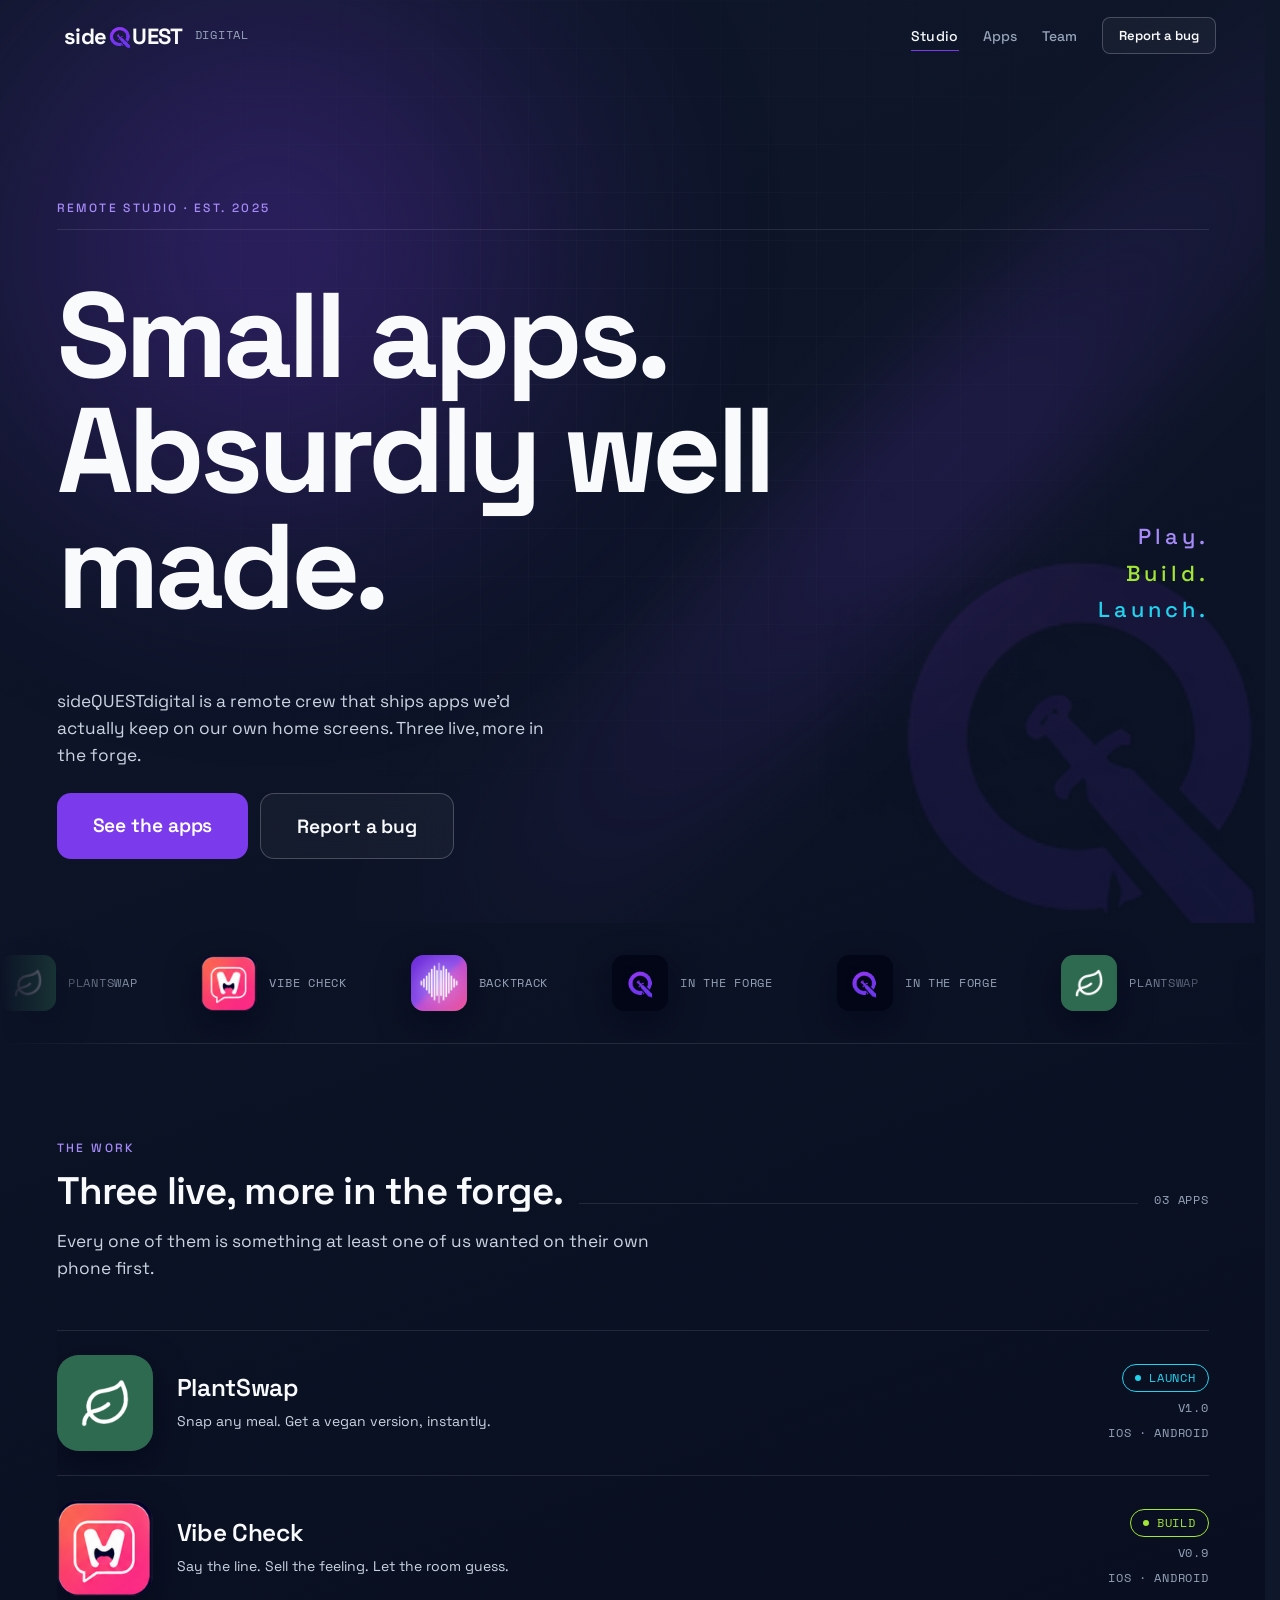
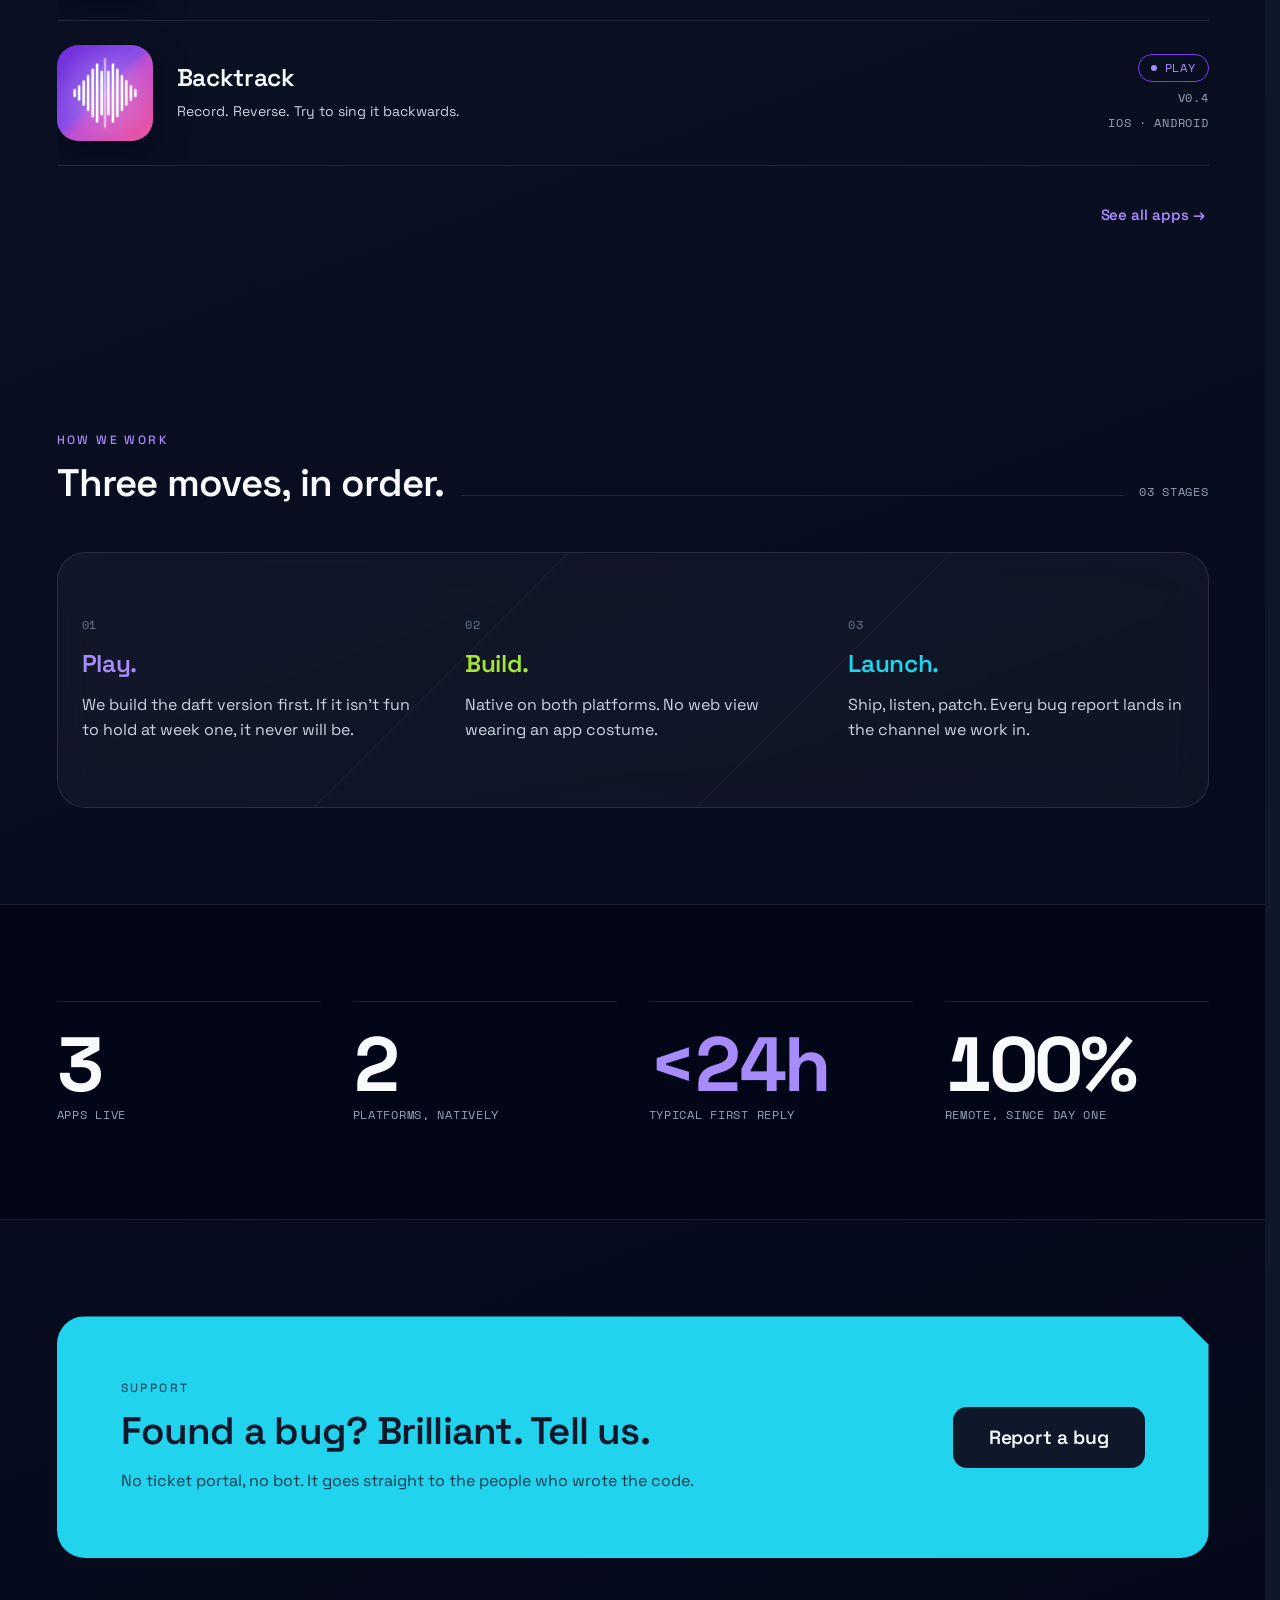
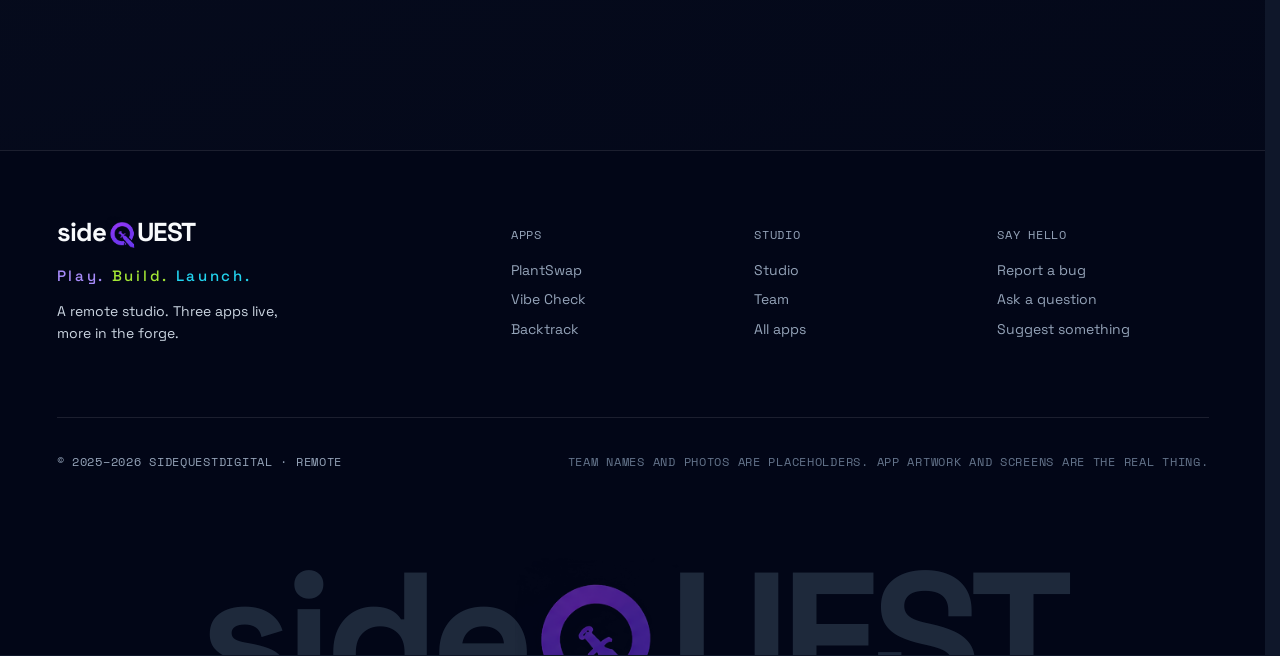
==== commit b9eb1623: "Use the real apps, real brand assets, and the real Q in the wordmark The three apps are now the actu" ====
--- a/index.html
+++ b/index.html
@@ -14,8 +14,9 @@
 <meta property="og:image" content="assets/sidequest-lockup-tagline.png">
 <meta name="twitter:card" content="summary_large_image">
 
-<link rel="icon" type="image/png" href="assets/sidequest-icon-night.png">
-<link rel="apple-touch-icon" href="assets/sidequest-icon-night.png">
+<link rel="icon" type="image/png" sizes="32x32" href="assets/favicon-32.png">
+<link rel="icon" type="image/png" sizes="512x512" href="assets/sidequest-icon-512.png">
+<link rel="apple-touch-icon" href="assets/apple-touch-icon.png">
 
 <link rel="preconnect" href="https://fonts.googleapis.com">
 <link rel="preconnect" href="https://fonts.gstatic.com" crossorigin>
@@ -42,11 +43,7 @@
     <div class="site-container site-header__inner">
 
       <a class="site-header__brand" href="#/" aria-label="sideQUESTdigital — home">
-        <img src="assets/sidequest-mark.png" alt="" width="34" height="34" class="site-header__mark">
-        <span class="sq-wordmark" style="--wordmark-size:21px">
-          <span class="sq-wordmark__side">side</span><span
-                class="sq-wordmark__quest"><span class="sq-wordmark__q">Q</span>UEST</span>
-        </span>
+        <span class="sq-logo" style="--logo-size:22px" role="img" aria-label="sideQUESTdigital"><span class="sq-logo__txt">side</span><img class="sq-logo__q" src="assets/sidequest-mark.png" alt=""><span class="sq-logo__txt">UEST</span></span>
         <span class="sq-mono site-header__suffix">digital</span>
       </a>
 
@@ -77,10 +74,7 @@
 
       <div class="site-footer__band">
         <div class="site-footer__brandcol">
-          <span class="sq-wordmark" style="--wordmark-size:26px">
-            <span class="sq-wordmark__side">side</span><span
-                  class="sq-wordmark__quest"><span class="sq-wordmark__q">Q</span>UEST</span>
-          </span>
+          <span class="sq-logo" style="--logo-size:26px" role="img" aria-label="sideQUESTdigital"><span class="sq-logo__txt">side</span><img class="sq-logo__q" src="assets/sidequest-mark.png" alt=""><span class="sq-logo__txt">UEST</span></span>
           <p class="sq-tagline site-footer__tagline">
             <span class="sq-tagline__play">Play.</span>
             <span class="sq-tagline__build">Build.</span>
@@ -93,9 +87,9 @@
 
         <div class="site-footer__col">
           <p class="sq-mono site-footer__coltitle">Apps</p>
-          <a class="site-footer__link" href="#/apps/plantswap">Plantswap</a>
-          <a class="site-footer__link" href="#/apps/vibecheck">Vibecheck</a>
-          <a class="site-footer__link" href="#/apps/reverse-audit">Reverse Audit</a>
+          <a class="site-footer__link" href="#/apps/plantswap">PlantSwap</a>
+          <a class="site-footer__link" href="#/apps/vibecheck">Vibe Check</a>
+          <a class="site-footer__link" href="#/apps/backtrack">Backtrack</a>
         </div>
 
         <div class="site-footer__col">
@@ -121,12 +115,12 @@
 
       <div class="site-footer__legal">
         <p class="sq-mono">© 2025–2026 sideQUESTdigital · Remote</p>
-        <p class="sq-mono site-footer__note">Screenshots, names and photos on this site are placeholders.</p>
+        <p class="sq-mono site-footer__note">Team names and photos are placeholders. App artwork and screens are the real thing.</p>
       </div>
     </div>
 
     <div class="site-footer__giant" aria-hidden="true">
-      side<span class="site-footer__giantq">Q</span>UEST
+      <span>side</span><img class="site-footer__giantq" src="assets/sidequest-mark.png" alt=""><span>UEST</span>
     </div>
   </footer>
 
@@ -159,9 +153,9 @@
         <div class="site-selectwrap">
           <select id="support-app" name="app" data-field-app>
             <option value="general">Not app-specific / the studio</option>
-            <option value="plantswap">Plantswap</option>
-            <option value="vibecheck">Vibecheck</option>
-            <option value="reverse-audit">Reverse Audit</option>
+            <option value="plantswap">PlantSwap</option>
+            <option value="vibecheck">Vibe Check</option>
+            <option value="backtrack">Backtrack</option>
           </select>
         </div>
       </div>
--- a/site.css
+++ b/site.css
@@ -395,7 +395,8 @@
   display: flex; align-items: center; gap: var(--space-3);
   flex: 0 0 auto;
 }
-.site-marquee__item .sq-icontile { --tile-size: 56px; }
+.site-marquee__item .sq-icontile,
+.site-marquee__icon { --tile-size: 56px; }
 
 @keyframes site-marquee { to { transform: translate3d(-50%, 0, 0); } }
 
@@ -438,11 +439,15 @@
   .site-approw__meta { flex-direction: column; align-items: flex-end; gap: var(--space-2); }
 }
 
-.site-approw .sq-icontile {
+.site-approw .sq-icontile,
+.site-approw .site-appicon {
   --tile-size: 64px;
   transition: transform var(--dur-base) var(--ease-snap);
 }
-@media (min-width: 768px) { .site-approw .sq-icontile { --tile-size: 96px; } }
+@media (min-width: 768px) {
+  .site-approw .sq-icontile,
+  .site-approw .site-appicon { --tile-size: 96px; }
+}
 
 .site-approw__name { transition: color var(--dur-fast) var(--ease); }
 .site-approw__blurb {
@@ -459,7 +464,8 @@
 .site-approw:hover + .site-approw,
 .site-approw:last-of-type:hover { border-bottom-color: var(--tint-accent-40); }
 .site-approw:hover .site-approw__name { color: var(--accent-text); }
-.site-approw:hover .sq-icontile { transform: scale(1.03); }
+.site-approw:hover .sq-icontile,
+.site-approw:hover .site-appicon { transform: scale(1.03); }
 .site-approw:active { background: var(--tint-accent-08); }
 .site-approw:focus-visible { outline-offset: -2px; }
 
@@ -533,7 +539,7 @@
   position: absolute;
   top: var(--space-5); left: var(--space-5);
 }
-.site-appcard__tile.sq-icontile { --tile-size: 88px; }
+.site-appcard__tile { --tile-size: 88px; }
 
 .site-appcard__stage { position: absolute; right: var(--space-5); bottom: var(--space-5); }
 
@@ -598,9 +604,9 @@
 .site-detailhero > div:not(.sq-slash) { position: relative; z-index: 1; }
 .site-detailhero > .sq-slash { position: absolute; z-index: 0; }
 
-.site-detailhero__tile.sq-icontile { --tile-size: 96px; }
-@media (min-width: 768px)  { .site-detailhero__tile.sq-icontile { --tile-size: 120px; } }
-@media (min-width: 1024px) { .site-detailhero__tile.sq-icontile { --tile-size: 160px; } }
+.site-detailhero__tile { --tile-size: 96px; }
+@media (min-width: 768px)  { .site-detailhero__tile { --tile-size: 120px; } }
+@media (min-width: 1024px) { .site-detailhero__tile { --tile-size: 160px; } }
 
 .site-detailhero__top { display: flex; align-items: center; gap: var(--space-2); flex-wrap: wrap; }
 .site-detailhero__name { margin-top: var(--space-4); }
@@ -1255,7 +1261,8 @@
   .site-appcard:hover,
   .site-shot:hover,
   .site-btn--oninverse:hover,
-  .site-approw:hover .sq-icontile { transform: none !important; }
+  .site-approw:hover .sq-icontile,
+  .site-approw:hover .site-appicon { transform: none !important; }
   .site-approw:hover .site-approw__sweep { animation: none; }
   .site-support { transition: opacity 120ms linear; }
 }
@@ -1272,3 +1279,102 @@
   .sq-btn { min-height: 44px; }
   .sq-btn--sm { font-size: 15px; padding: 13px 24px; }
 }
+
+/* ============================================================================
+   THE LOGO — the wordmark with the real Q-and-sword built into it.
+   "sideQUEST" is never plain text: the Q is always the mark.
+   ============================================================================ */
+
+.sq-logo {
+  display: inline-flex;
+  align-items: center;
+  font: 700 var(--logo-size, 22px) / 1 var(--font-display);
+  letter-spacing: -0.03em;
+  color: var(--text-primary);
+  white-space: nowrap;
+}
+.sq-logo__txt { display: inline-block; }
+.sq-logo__txt:last-child { text-transform: uppercase; }
+
+/* The mark's artwork is wider than its bowl (the blade overhangs bottom-right),
+   so it is oversized against the cap height and tucked back in with margins. */
+.sq-logo__q {
+  width: 1.34em; height: 1.34em;
+  margin: 0 -0.1em 0 -0.06em;
+  transform: translateY(0.055em);
+  flex: 0 0 auto;
+}
+
+/* The Q alone, as a graphic symbol */
+.sq-symbol { width: var(--symbol-size, 40px); height: var(--symbol-size, 40px); flex: 0 0 auto; }
+
+.site-footer__giant { display: flex; align-items: center; justify-content: center; }
+.site-footer__giantq {
+  width: 0.92em; height: 0.92em;
+  margin: 0 -0.06em;
+  transform: translateY(0.02em);
+  opacity: 0.55;
+}
+
+/* ============================================================================
+   APP WORLDS — each app page adopts its own brand colour.
+   Only the accent tokens are overridden, so every accent-aware component
+   re-tints in one move and the site's structure stays identical.
+   Values are sampled from each app's real icon; every accent clears 4.5:1 on
+   the night canvas and takes ink on its own fill.
+   ============================================================================ */
+
+.app-plantswap {
+  --accent:      #52B788;
+  --accent-hi:   #62C79B;
+  --accent-text: #62C79B;
+  --accent-glow: rgba(82, 183, 136, 0.40);
+  --accent-on:   var(--sq-ink);
+  --app-deep:    #2D6A4F;
+  --app-soft:    #F0F4F2;
+}
+.app-vibecheck {
+  --accent:      #FF4DA6;
+  --accent-hi:   #FF6FB6;
+  --accent-text: #FF4DA6;
+  --accent-glow: rgba(255, 77, 166, 0.40);
+  --accent-on:   var(--sq-ink);
+  --app-deep:    #13122B;
+  --app-soft:    #7B61FF;
+}
+.app-backtrack {
+  --accent:      #E554A9;
+  --accent-hi:   #F06FBA;
+  --accent-text: #E554A9;
+  --accent-glow: rgba(229, 84, 169, 0.40);
+  --accent-on:   var(--sq-ink);
+  --app-deep:    #7434DD;
+  --app-soft:    #F1EAFC;
+}
+
+/* App icon — the real artwork, squircle-masked, full bleed. */
+.site-appicon {
+  display: block;
+  width: var(--tile-size, 96px);
+  height: var(--tile-size, 96px);
+  border-radius: var(--icon-radius-pct);
+  overflow: hidden;
+  flex: 0 0 auto;
+  box-shadow: var(--shadow-icon);
+  background: var(--surface-raised);
+}
+.site-appicon img { width: 100%; height: 100%; object-fit: cover; }
+
+/* A ribbon of the app's own colour behind its detail hero. */
+.site-detailhero::after {
+  content: "";
+  position: absolute;
+  inset: 0 auto 0 0;
+  width: 4px;
+  background: linear-gradient(180deg, var(--accent), var(--app-deep, var(--accent)));
+  z-index: 2;
+}
+
+/* Real screenshots sit edge-to-edge inside the device frame. */
+.site-shot__img { width: 100%; height: 100%; object-fit: cover; display: block; }
+.sq-screen__inner:has(.site-shot__img) { background: #000; }
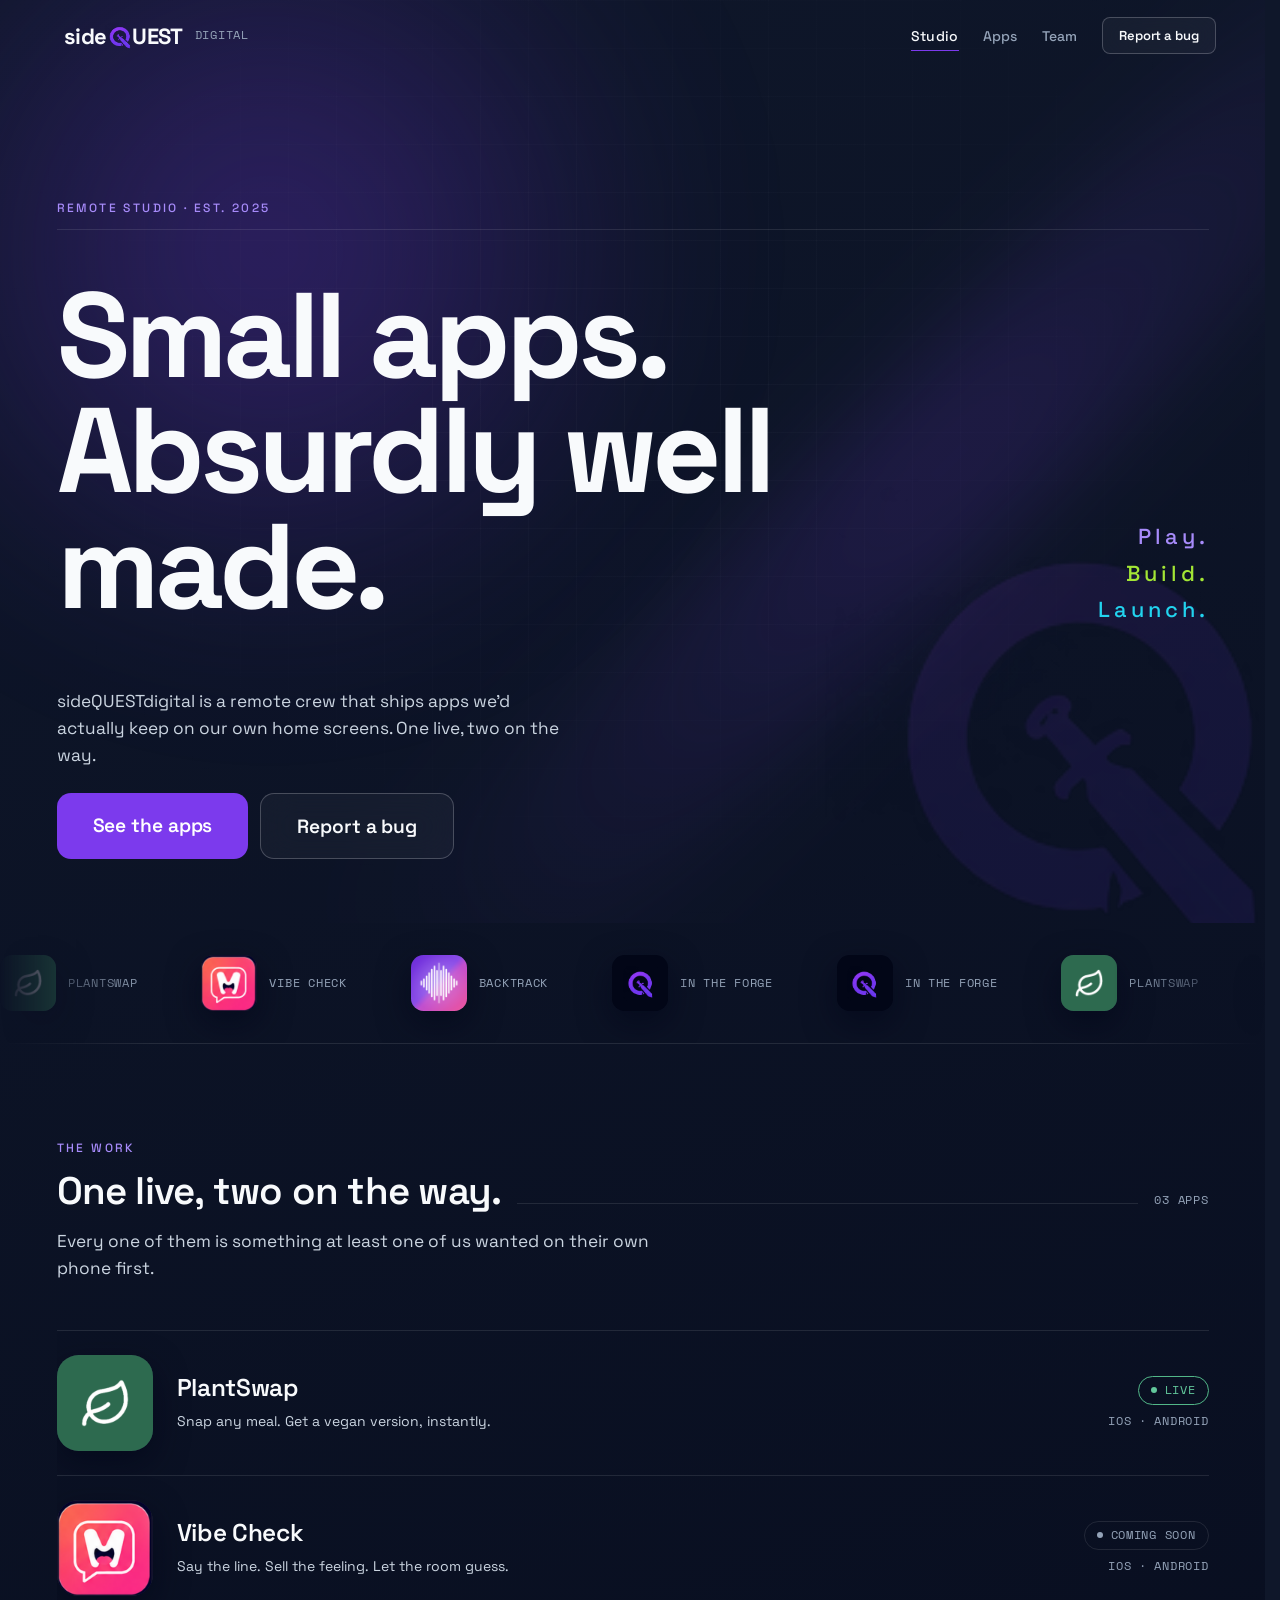
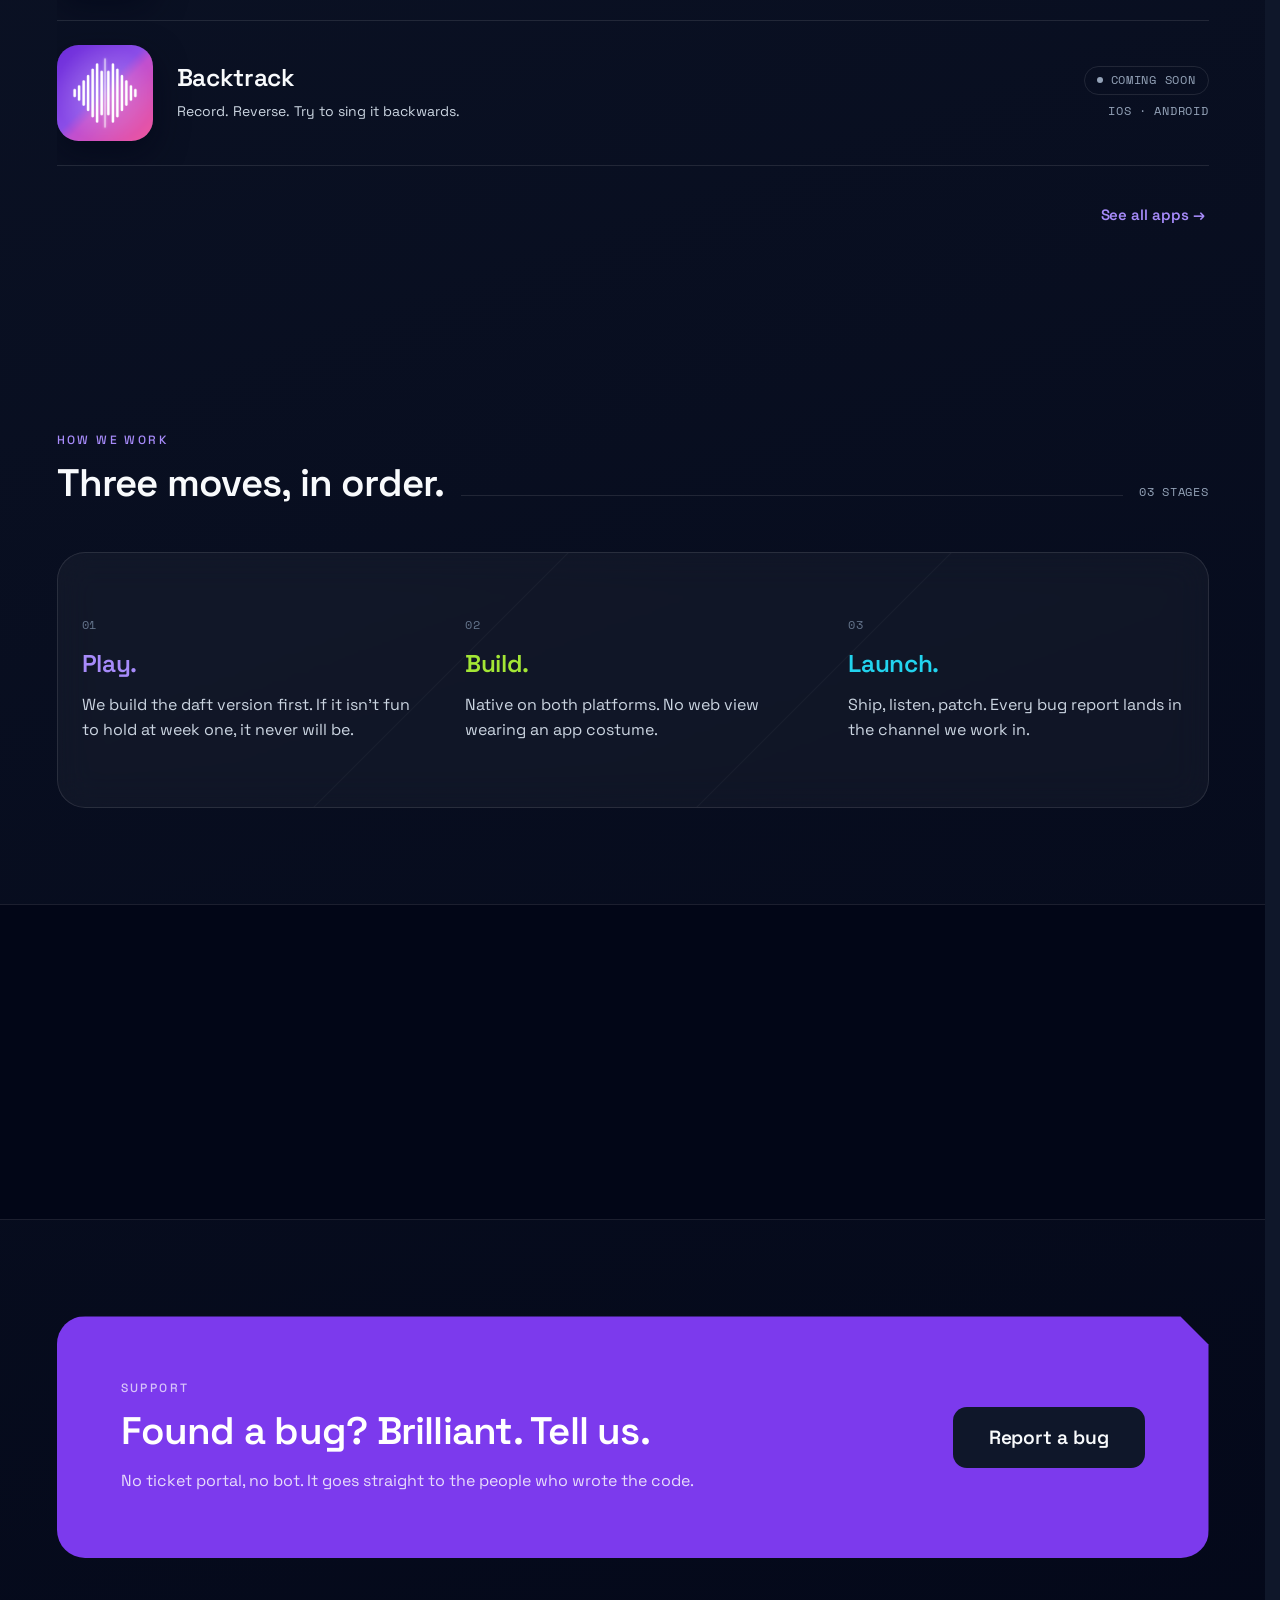
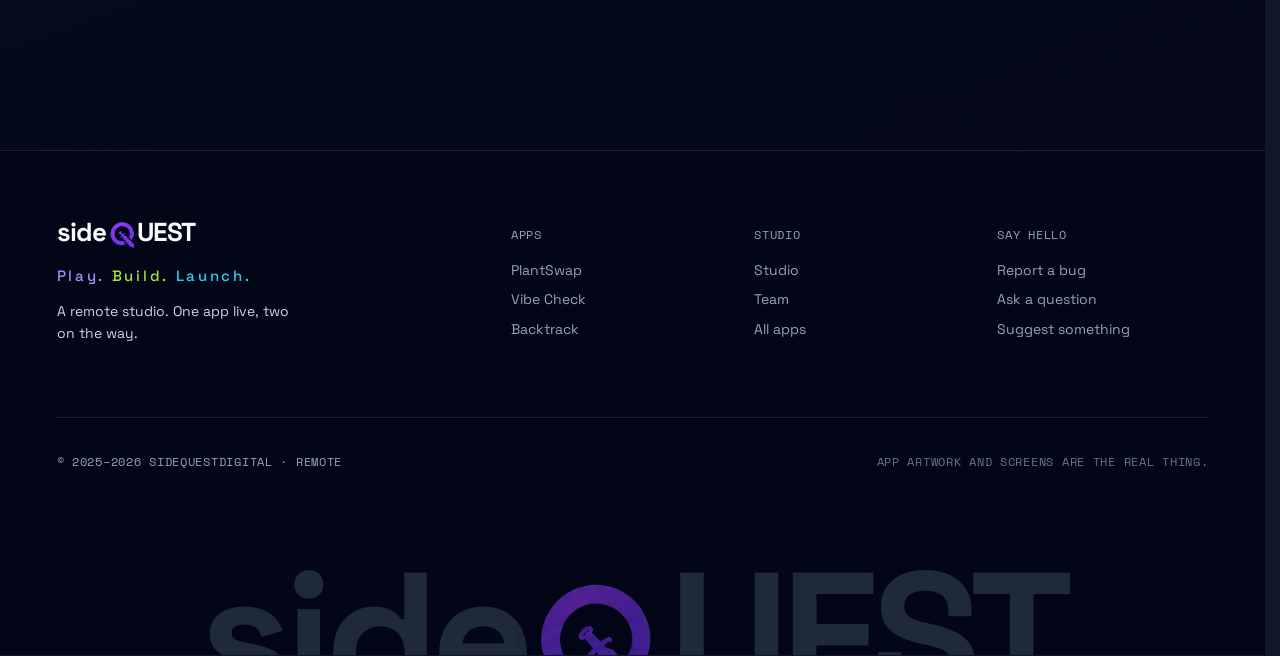
==== commit 1fc78be7: "Replace per-app stages with release status; wire support form to n8n The apps carried a Play/Build/L" ====
--- a/index.html
+++ b/index.html
@@ -4,13 +4,13 @@
 <meta charset="utf-8">
 <meta name="viewport" content="width=device-width, initial-scale=1">
 <title>sideQUESTdigital — small apps, absurdly well made</title>
-<meta name="description" content="sideQUESTdigital is a remote studio shipping small, native mobile apps. Three live, more in the forge. Found a bug? A human reads every report.">
+<meta name="description" content="sideQUESTdigital is a remote studio shipping small, native mobile apps. PlantSwap is live, two more are on the way. Found a bug? A human reads every report.">
 <meta name="theme-color" content="#0F172A">
 <meta name="color-scheme" content="dark">
 
 <meta property="og:type" content="website">
 <meta property="og:title" content="sideQUESTdigital — small apps, absurdly well made">
-<meta property="og:description" content="A remote studio shipping small, native mobile apps. Three live, more in the forge.">
+<meta property="og:description" content="A remote studio shipping small, native mobile apps. PlantSwap is live, two more are on the way.">
 <meta property="og:image" content="assets/sidequest-lockup-tagline.png">
 <meta name="twitter:card" content="summary_large_image">
 
@@ -81,7 +81,7 @@
             <span class="sq-tagline__launch">Launch.</span>
           </p>
           <p class="sq-body-sm site-footer__blurb">
-            A remote studio. Three apps live, more in the forge.
+            A remote studio. One app live, two on the way.
           </p>
         </div>
 
@@ -115,7 +115,7 @@
 
       <div class="site-footer__legal">
         <p class="sq-mono">© 2025–2026 sideQUESTdigital · Remote</p>
-        <p class="sq-mono site-footer__note">Team names and photos are placeholders. App artwork and screens are the real thing.</p>
+        <p class="sq-mono site-footer__note">App artwork and screens are the real thing.</p>
       </div>
     </div>
 
--- a/site.css
+++ b/site.css
@@ -166,8 +166,8 @@
   color: var(--accent-text);
   text-shadow: 0 0 24px var(--accent-glow);
 }
-.site-rail.is-locked .site-rail__word:not(.is-active) { opacity: 0.5; }
-.site-rail.is-locked .site-rail__seg { height: 96px; }
+/* The rail no longer locks to an app — app pages had a per-app stage, and
+   that idea is gone. It tracks scroll on every route. */
 
 /* Sub-xl fallback: a progress hairline under the header. */
 .site-progress {
@@ -887,32 +887,9 @@
 
 /* ============================================================
    TEAM (§6.16, §6.17)
-   ============================================================ */
-
-.site-people {
-  display: grid; grid-template-columns: 1fr; gap: var(--space-5);
-}
-@media (min-width: 480px)  { .site-people { grid-template-columns: repeat(2, minmax(0, 1fr)); } }
-@media (min-width: 1024px) { .site-people { grid-template-columns: repeat(4, minmax(0, 1fr)); } }
-
-.site-person { display: flex; flex-direction: column; align-items: flex-start; }
-.site-person__avatar {
-  width: 88px; height: 88px;
-  border-radius: var(--icon-radius-pct);
-  background: var(--surface-raised);
-  border: 1px solid var(--border-subtle);
-  display: grid; place-items: center;
-  font: 600 30px/1 var(--font-display);
-  letter-spacing: -0.01em;
-  color: var(--text-tertiary);
-  transition: box-shadow var(--dur-fast) var(--ease);
-}
-.site-person:hover { border-color: var(--border-strong); }
-.site-person:hover .site-person__avatar { box-shadow: 0 0 0 1px var(--accent); }
-.site-person__name { margin-top: var(--space-4); }
-.site-person__role { margin-top: var(--space-2); }
-.site-person__note { margin: var(--space-3) 0 0; max-width: 30ch; }
-.site-person__tz   { margin-top: var(--space-3); color: var(--sq-text-500); }
+   The people grid was removed with the named-crew cards — the team page
+   describes the mix of skills, not individuals, and reuses .site-features.
+   ============================================================ */
 
 .site-valueband {
   background: var(--surface-deep);
@@ -925,11 +902,6 @@
 .site-value:hover { border-color: var(--border-strong); }
 .site-value__title { margin-top: var(--space-4); }
 .site-value__body  { margin: var(--space-3) 0 0; }
-
-.site-placeholder {
-  display: flex; align-items: center; gap: var(--space-3); flex-wrap: wrap;
-  margin-top: var(--space-5);
-}
 
 /* ============================================================
    FOOTER (§6.20)
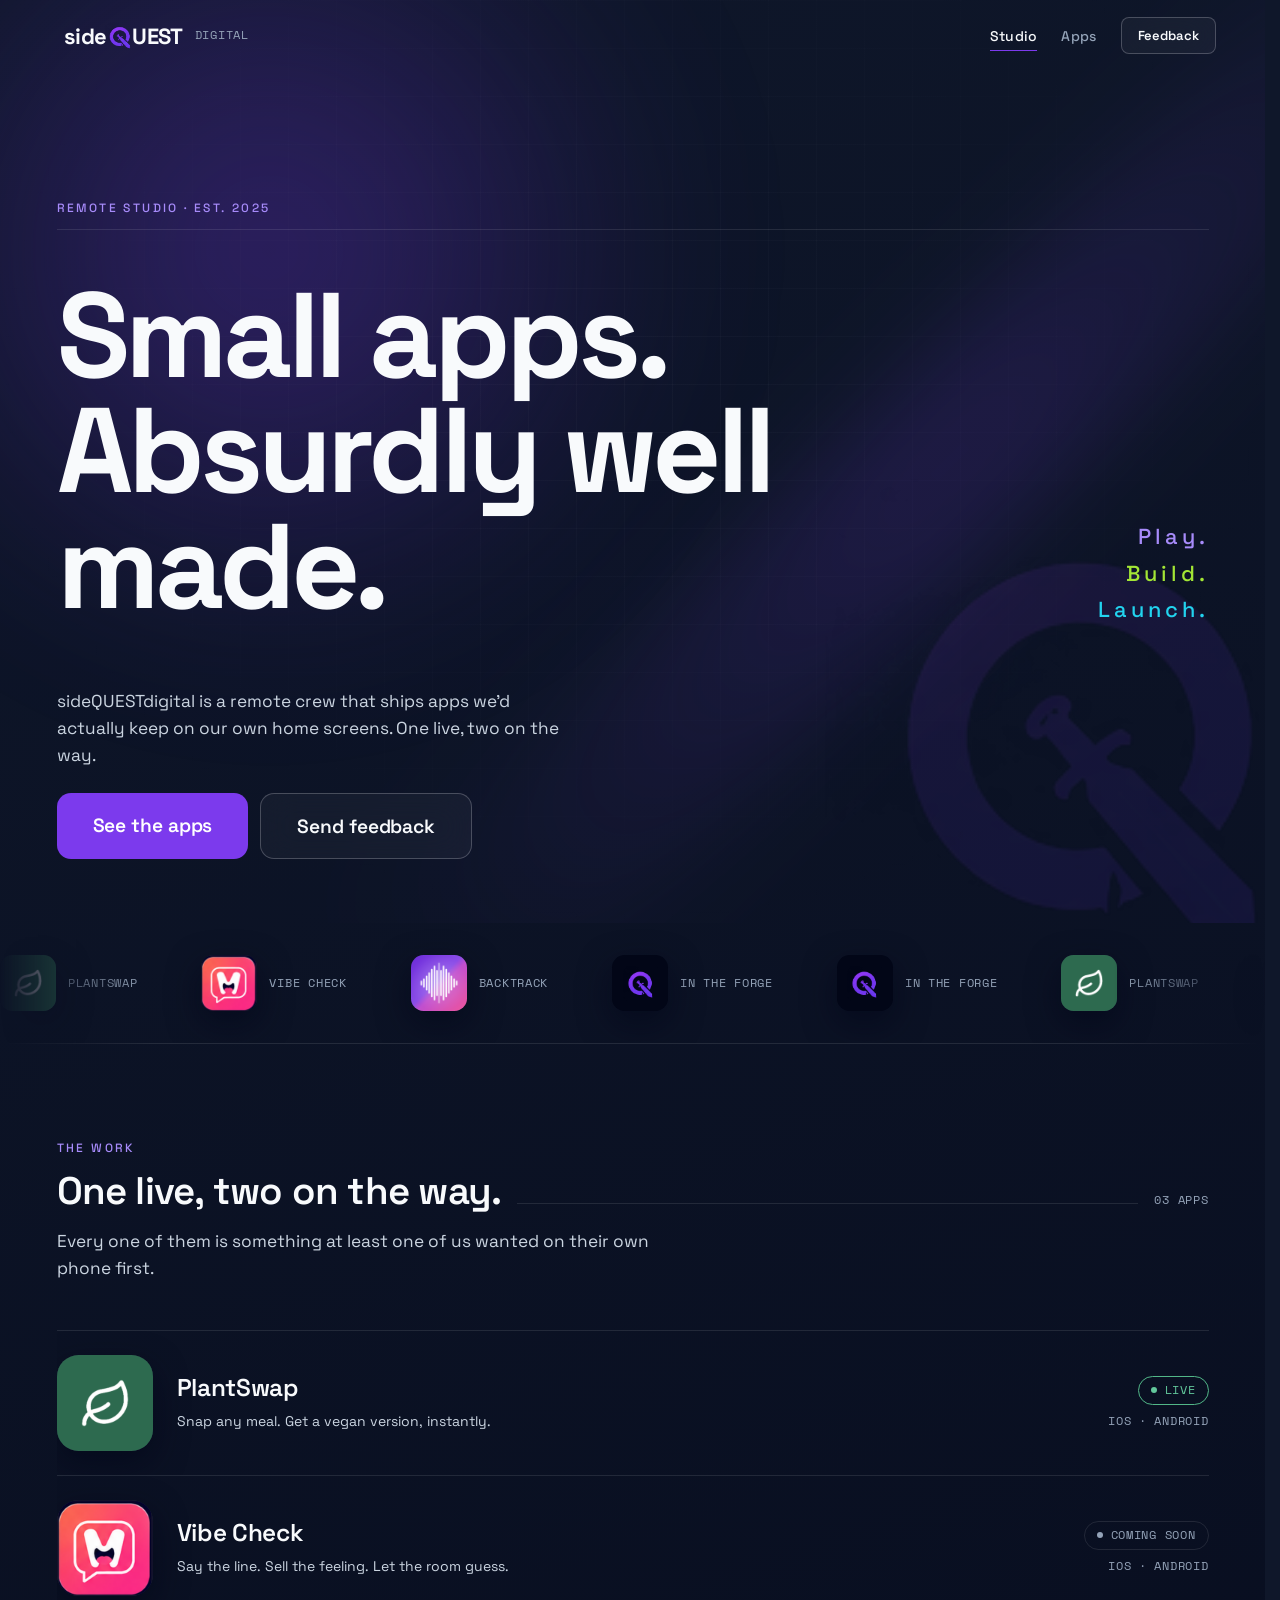
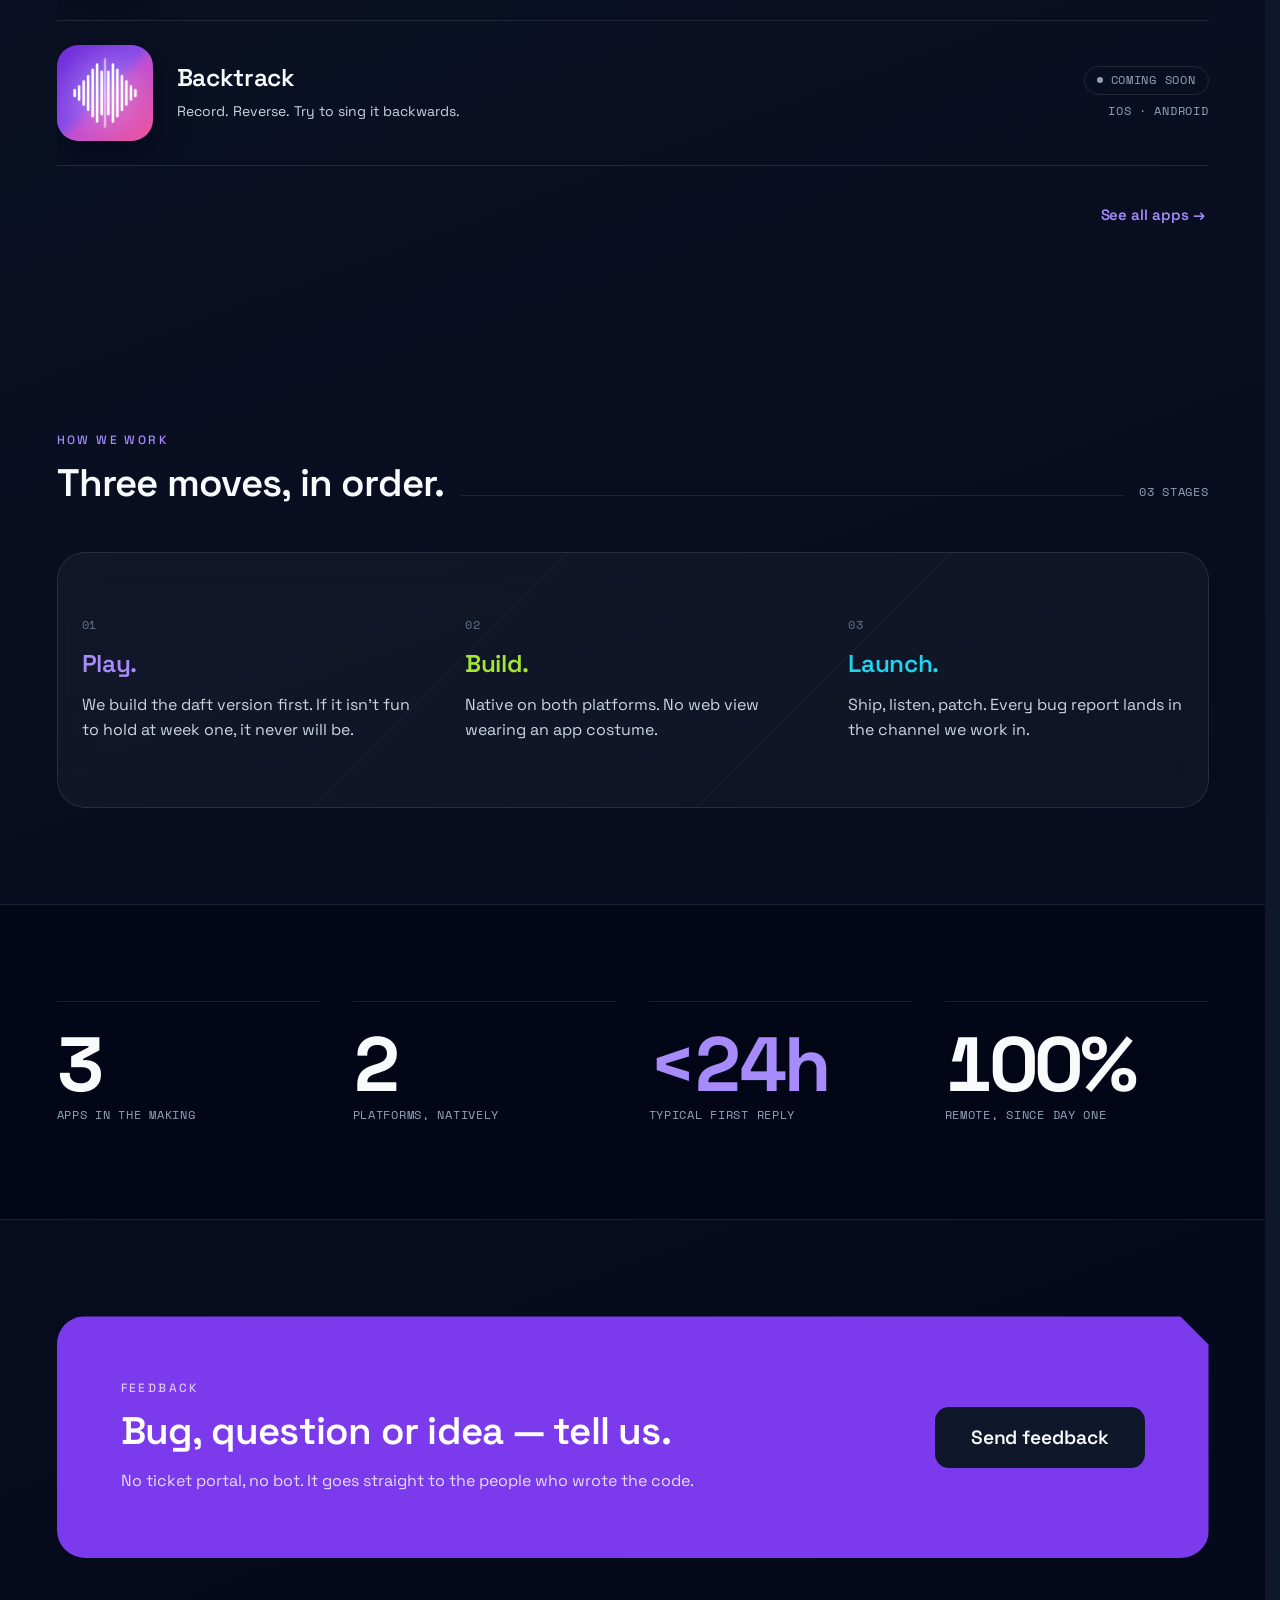
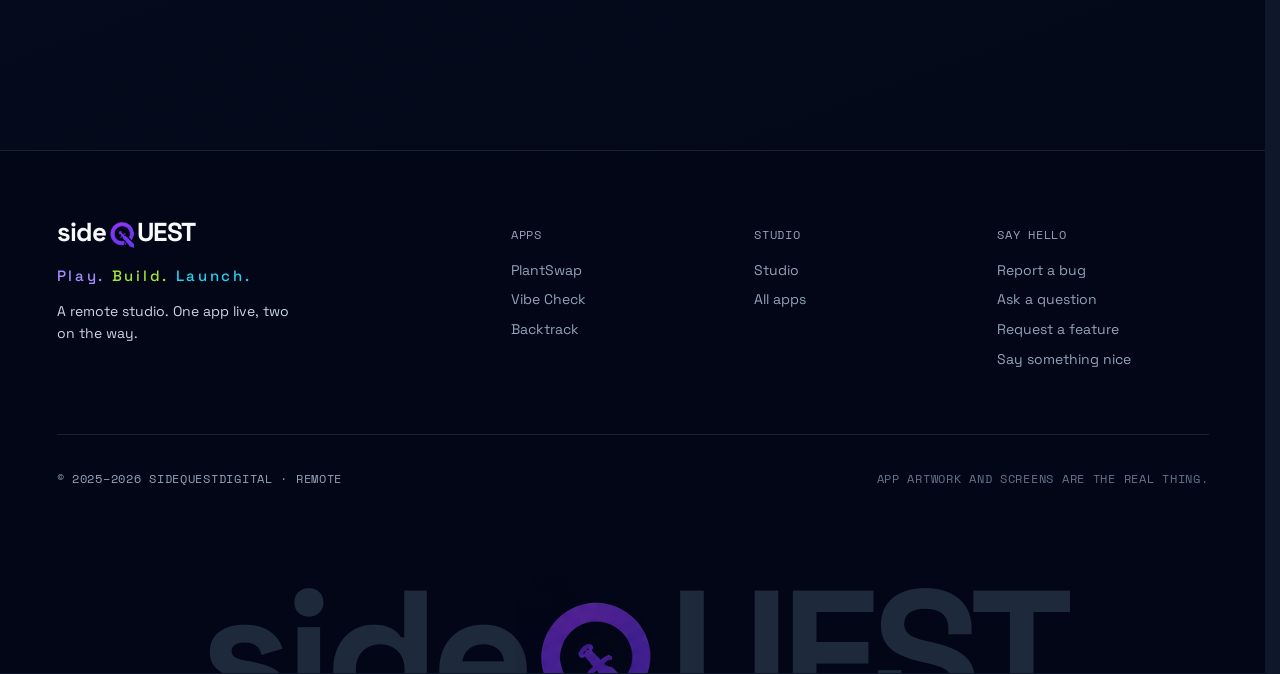
==== commit 51ccdb8f: "Open the support form up beyond bug reports Every entry point said "Report a bug", so the other thre" ====
--- a/index.html
+++ b/index.html
@@ -57,7 +57,7 @@
         <a class="site-nav__link" href="#/apps">Apps</a>
         <a class="site-nav__link" href="#/team">Team</a>
         <button class="sq-btn sq-btn--sm sq-btn--secondary site-nav__cta" data-support-open>
-          Report a bug
+          Feedback
         </button>
       </nav>
 
@@ -101,12 +101,17 @@
 
         <div class="site-footer__col">
           <p class="sq-mono site-footer__coltitle">Say hello</p>
-          <button class="site-footer__link site-footer__link--btn" data-support-open>Report a bug</button>
+          <button class="site-footer__link site-footer__link--btn" data-support-open data-kind="Bug report">
+            Report a bug
+          </button>
           <button class="site-footer__link site-footer__link--btn" data-support-open data-kind="Question">
             Ask a question
           </button>
           <button class="site-footer__link site-footer__link--btn" data-support-open data-kind="Feature idea">
-            Suggest something
+            Request a feature
+          </button>
+          <button class="site-footer__link site-footer__link--btn" data-support-open data-kind="Something nice">
+            Say something nice
           </button>
         </div>
       </div>
@@ -145,7 +150,9 @@
 
       <fieldset class="site-field">
         <legend class="sq-mono site-field__label">What is it?</legend>
-        <div class="site-kinds" role="radiogroup" aria-label="What is it?" data-kinds></div>
+        <div class="site-kinds" role="radiogroup" aria-label="What is it?"
+             aria-describedby="support-kind-error" data-kinds></div>
+        <p class="site-field__error" id="support-kind-error" hidden></p>
       </fieldset>
 
       <div class="site-field">
--- a/site.css
+++ b/site.css
@@ -618,6 +618,16 @@
 @media (max-width: 767px) { .site-detailhero__actions .sq-btn { width: 100%; } }
 .site-detailhero__storenote { margin-top: var(--space-3); }
 
+/* The feedback doors are a separate group from the store buttons — getting the
+   app and telling us about it are different jobs. */
+.site-detailhero__feedback {
+  margin-top: var(--space-6);
+  padding-top: var(--space-5);
+  border-top: 1px solid var(--border-subtle);
+}
+.site-detailhero__feedbacklabel { color: var(--text-tertiary); }
+.site-detailhero__feedback .site-detailhero__actions { margin-top: var(--space-3); }
+
 /* Store buttons have no destination yet — they are honestly inert. */
 .sq-btn[aria-disabled="true"] {
   background: var(--surface-card);
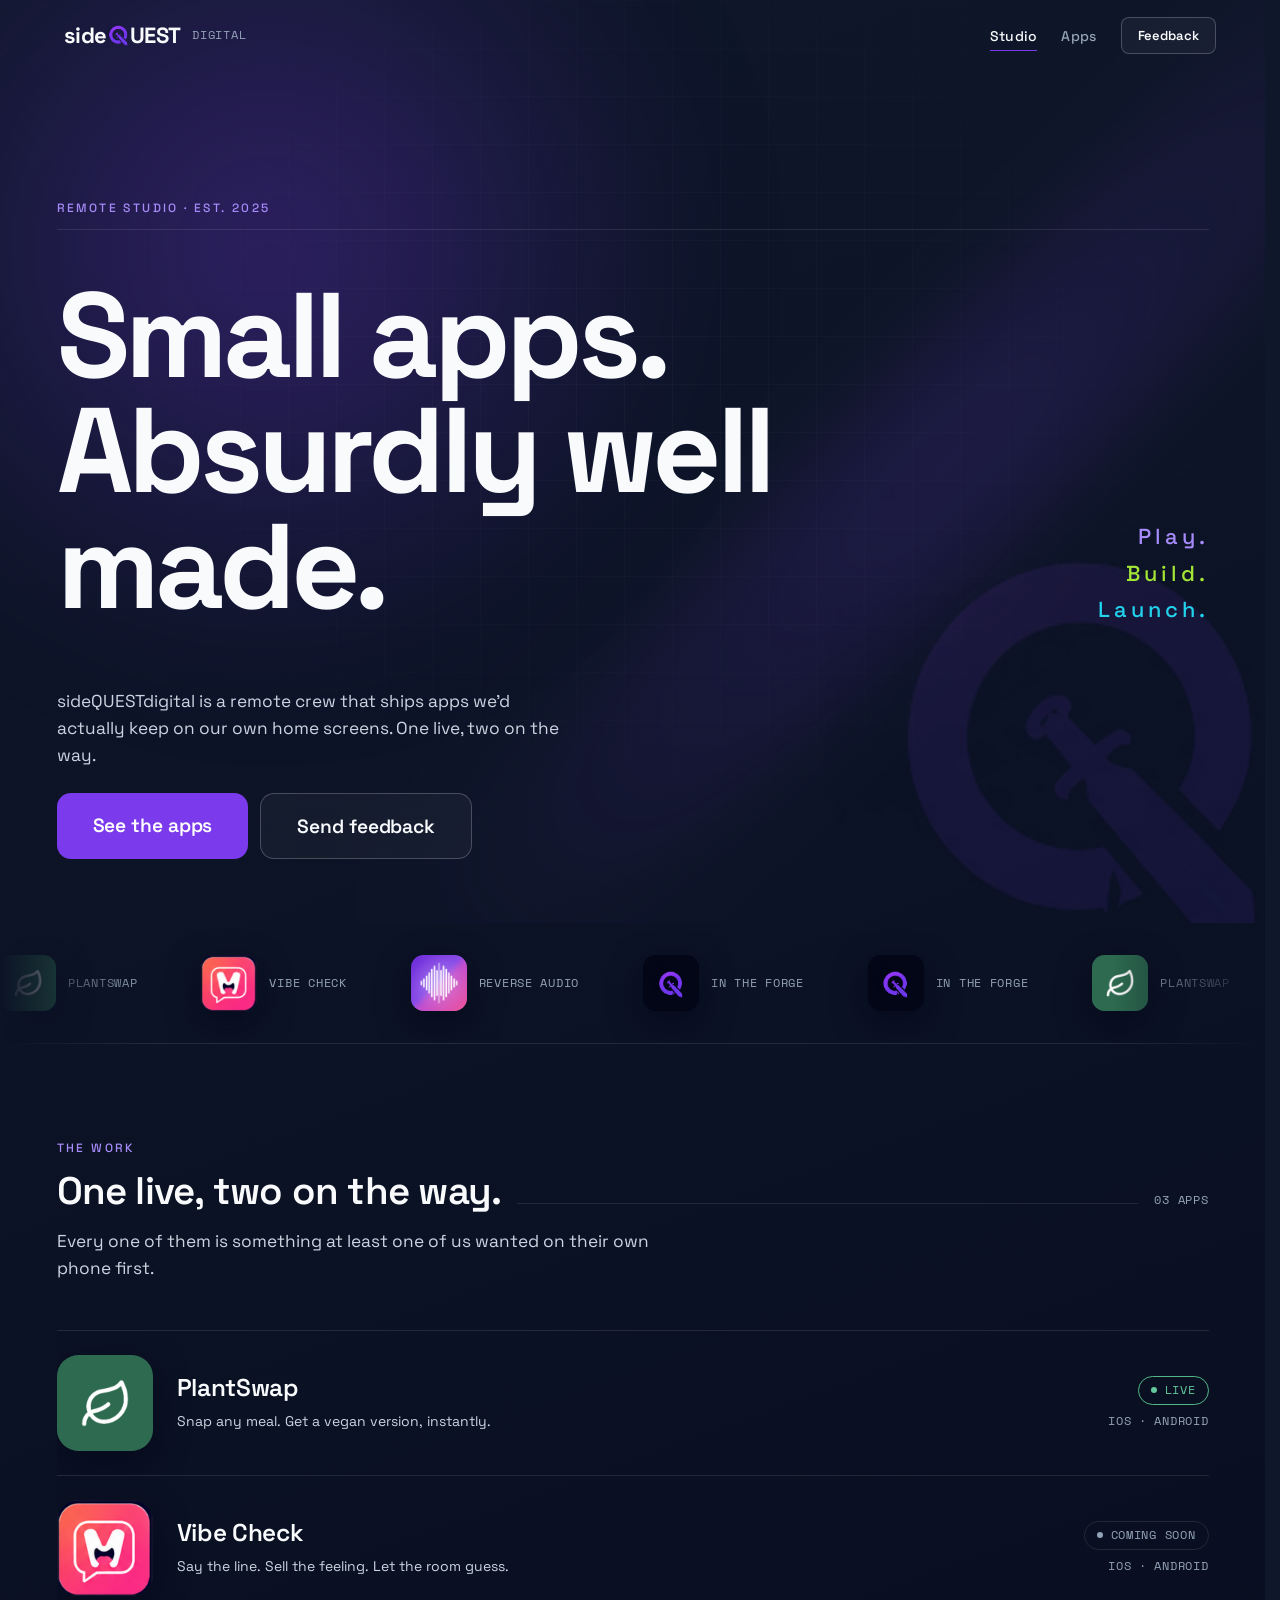
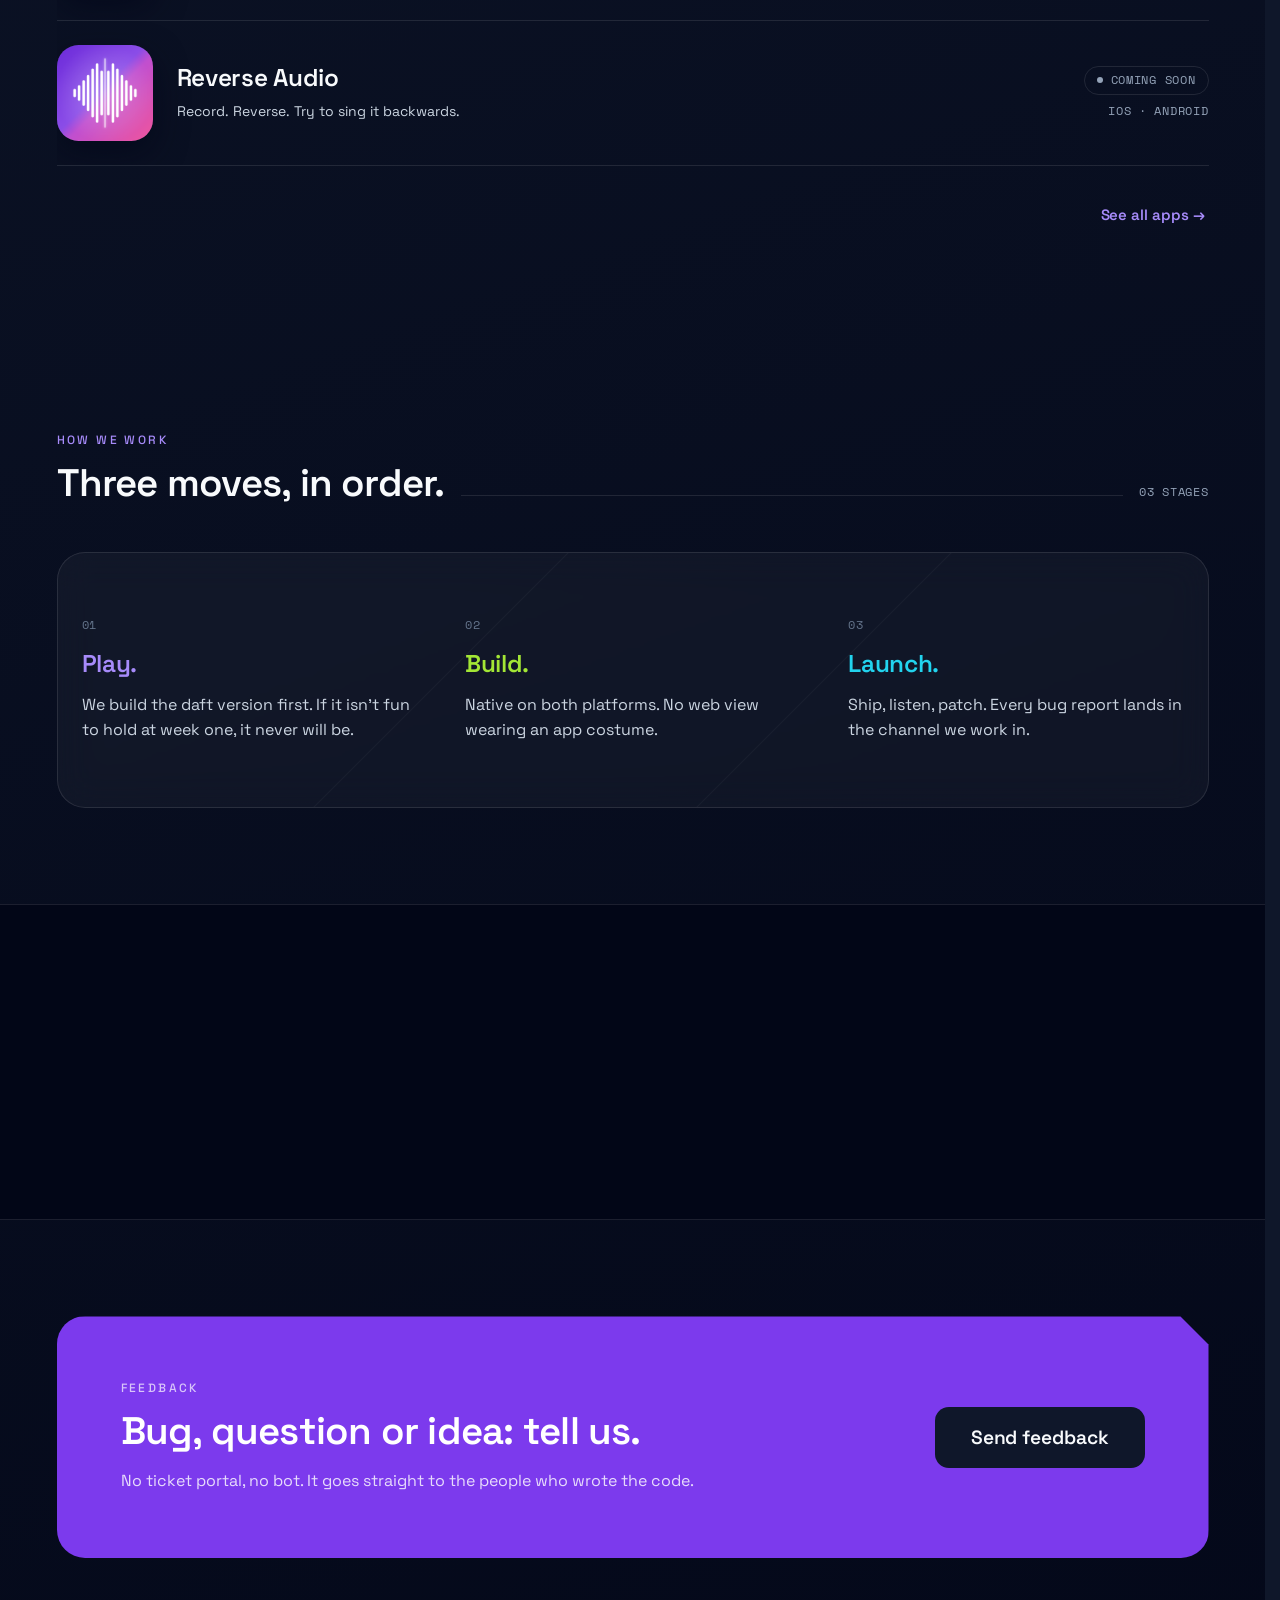
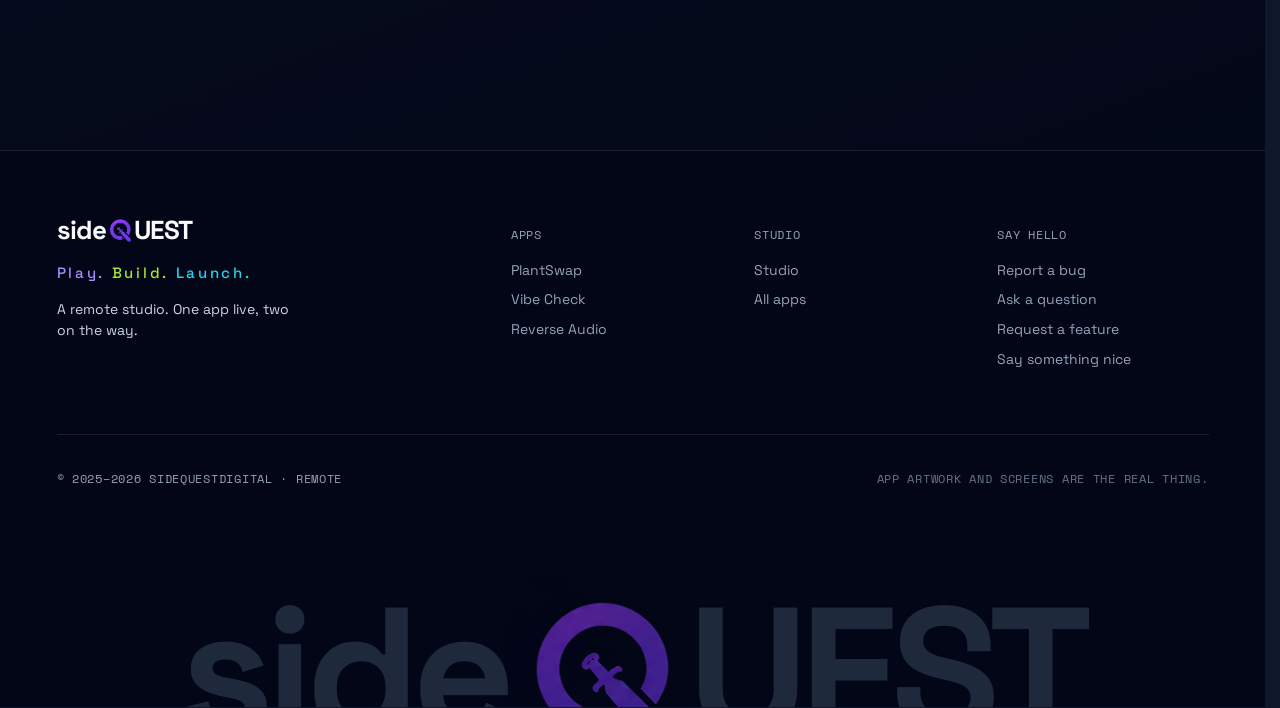
==== commit 55d274b6: "Rename Backtrack to Reverse Audio, add Plant Swap legal pages, logo + copy fixes - Rename "Backtrack" ====
--- a/index.html
+++ b/index.html
@@ -3,13 +3,13 @@
 <head>
 <meta charset="utf-8">
 <meta name="viewport" content="width=device-width, initial-scale=1">
-<title>sideQUESTdigital — small apps, absurdly well made</title>
+<title>sideQUESTdigital · small apps, absurdly well made</title>
 <meta name="description" content="sideQUESTdigital is a remote studio shipping small, native mobile apps. PlantSwap is live, two more are on the way. Found a bug? A human reads every report.">
 <meta name="theme-color" content="#0F172A">
 <meta name="color-scheme" content="dark">
 
 <meta property="og:type" content="website">
-<meta property="og:title" content="sideQUESTdigital — small apps, absurdly well made">
+<meta property="og:title" content="sideQUESTdigital · small apps, absurdly well made">
 <meta property="og:description" content="A remote studio shipping small, native mobile apps. PlantSwap is live, two more are on the way.">
 <meta property="og:image" content="assets/sidequest-lockup-tagline.png">
 <meta name="twitter:card" content="summary_large_image">
@@ -29,7 +29,7 @@
 
   <a class="site-skip" href="#main">Skip to content</a>
 
-  <!-- ============ THE STAGE RAIL — signature device (§1, §6.1) ============ -->
+  <!-- ============ THE STAGE RAIL, signature device (§1, §6.1) ============ -->
   <div class="site-rail" aria-hidden="true">
     <span class="site-rail__line"></span>
     <span class="site-rail__seg" data-rail-seg></span>
@@ -38,11 +38,11 @@
     <span class="site-rail__word" data-rail-word="launch">Launch</span>
   </div>
 
-  <!-- ============ HEADER (§6.2) — always violet-ambient ============ -->
+  <!-- ============ HEADER (§6.2), always violet-ambient ============ -->
   <header class="site-header sq-stage-play" data-header>
     <div class="site-container site-header__inner">
 
-      <a class="site-header__brand" href="#/" aria-label="sideQUESTdigital — home">
+      <a class="site-header__brand" href="#/" aria-label="sideQUESTdigital, home">
         <span class="sq-logo" style="--logo-size:22px" role="img" aria-label="sideQUESTdigital"><span class="sq-logo__txt">side</span><img class="sq-logo__q" src="assets/sidequest-mark.png" alt=""><span class="sq-logo__txt">UEST</span></span>
         <span class="sq-mono site-header__suffix">digital</span>
       </a>
@@ -68,7 +68,7 @@
   <!-- ============ VIEW ROOT ============ -->
   <main id="main" data-view tabindex="-1"></main>
 
-  <!-- ============ FOOTER (§6.20) — always violet-ambient ============ -->
+  <!-- ============ FOOTER (§6.20), always violet-ambient ============ -->
   <footer class="site-footer sq-stage-play">
     <div class="site-container">
 
@@ -89,7 +89,7 @@
           <p class="sq-mono site-footer__coltitle">Apps</p>
           <a class="site-footer__link" href="#/apps/plantswap">PlantSwap</a>
           <a class="site-footer__link" href="#/apps/vibecheck">Vibe Check</a>
-          <a class="site-footer__link" href="#/apps/backtrack">Backtrack</a>
+          <a class="site-footer__link" href="#/apps/backtrack">Reverse Audio</a>
         </div>
 
         <div class="site-footer__col">
@@ -162,7 +162,7 @@
             <option value="general">Not app-specific / the studio</option>
             <option value="plantswap">PlantSwap</option>
             <option value="vibecheck">Vibe Check</option>
-            <option value="backtrack">Backtrack</option>
+            <option value="backtrack">Reverse Audio</option>
           </select>
         </div>
       </div>
--- a/site.css
+++ b/site.css
@@ -1,5 +1,5 @@
 /* ============================================================================
-   sideQUESTdigital — site layer
+   sideQUESTdigital, site layer
    Built on the canonical brand system in
    _ds/sidequest-brand-445e24cf-0e8e-4c99-9475-6c33b087ac6f/
 
@@ -28,7 +28,7 @@
   --z-panel:  90;
   --z-wipe:   100;
 
-  /* ---- Accent tints — derived, never a literal hex ---- */
+  /* ---- Accent tints, derived, never a literal hex ---- */
   --tint-accent-06: color-mix(in srgb, var(--accent) 6%,  transparent);
   --tint-accent-08: color-mix(in srgb, var(--accent) 8%,  transparent);
   --tint-accent-14: color-mix(in srgb, var(--accent) 14%, transparent);
@@ -115,7 +115,7 @@
 .site-skip:focus { top: var(--space-4); color: var(--accent-on); }
 
 /* ============================================================
-   THE STAGE RAIL (§6.1) — the signature move
+   THE STAGE RAIL (§6.1), the signature move
    ============================================================ */
 
 .site-rail {
@@ -166,7 +166,7 @@
   color: var(--accent-text);
   text-shadow: 0 0 24px var(--accent-glow);
 }
-/* The rail no longer locks to an app — app pages had a per-app stage, and
+/* The rail no longer locks to an app, app pages had a per-app stage, and
    that idea is gone. It tracks scroll on every route. */
 
 /* Sub-xl fallback: a progress hairline under the header. */
@@ -288,7 +288,7 @@
 }
 
 /* ============================================================
-   SECTION HEADER (§6.21) — the site's section signature
+   SECTION HEADER (§6.21), the site's section signature
    ============================================================ */
 
 .site-sechead { margin-bottom: var(--space-6); }
@@ -401,7 +401,7 @@
 @keyframes site-marquee { to { transform: translate3d(-50%, 0, 0); } }
 
 /* ============================================================
-   APP LEDGER ROW (§6.4) — Studio
+   APP LEDGER ROW (§6.4), Studio
    ============================================================ */
 
 .site-approw {
@@ -492,7 +492,7 @@
 }
 
 /* ============================================================
-   APP CARD (§6.5) + FORGE TILE (§6.6) — Apps index
+   APP CARD (§6.5) + FORGE TILE (§6.6), Apps index
    ============================================================ */
 
 .site-appgrid {
@@ -618,7 +618,7 @@
 @media (max-width: 767px) { .site-detailhero__actions .sq-btn { width: 100%; } }
 .site-detailhero__storenote { margin-top: var(--space-3); }
 
-/* The feedback doors are a separate group from the store buttons — getting the
+/* The feedback doors are a separate group from the store buttons, getting the
    app and telling us about it are different jobs. */
 .site-detailhero__feedback {
   margin-top: var(--space-6);
@@ -628,7 +628,7 @@
 .site-detailhero__feedbacklabel { color: var(--text-tertiary); }
 .site-detailhero__feedback .site-detailhero__actions { margin-top: var(--space-3); }
 
-/* Store buttons have no destination yet — they are honestly inert. */
+/* Store buttons have no destination yet, they are honestly inert. */
 .sq-btn[aria-disabled="true"] {
   background: var(--surface-card);
   border: 1px solid var(--border-subtle);
@@ -766,7 +766,7 @@
 .site-issue:last-child { border-bottom: 0; }
 .site-issue__text { margin: var(--space-2) 0 0; }
 
-/* Status pills — DATA colours only, never the accent (§5.4) */
+/* Status pills, DATA colours only, never the accent (§5.4) */
 .site-status { border-color: currentColor; background: transparent; white-space: nowrap; }
 .site-status--open          { color: var(--sq-bad); }
 .site-status--investigating { color: var(--sq-warn); }
@@ -838,7 +838,7 @@
 .site-triad__step--build  { color: var(--sq-lime-400); }
 .site-triad__step--launch { color: var(--sq-cyan-400); }
 
-/* Two 135° hairline dividers — the documented multi-slash exception (§5.6) */
+/* Two 135° hairline dividers, the documented multi-slash exception (§5.6) */
 .site-triad__slash {
   position: absolute;
   top: -30%; bottom: -30%;
@@ -897,7 +897,7 @@
 
 /* ============================================================
    TEAM (§6.16, §6.17)
-   The people grid was removed with the named-crew cards — the team page
+   The people grid was removed with the named-crew cards, the team page
    describes the mix of skills, not individuals, and reuses .site-features.
    ============================================================ */
 
@@ -1218,7 +1218,7 @@
 [data-reveal].is-in { opacity: 1; transform: none; }
 
 /* Route change moves focus to the new <h1> for screen readers. That focus is
-   programmatic, so the ring is noise — suppress it there only (§7.6). */
+   programmatic, so the ring is noise, suppress it there only (§7.6). */
 #main h1:focus, #main h1:focus-visible { outline: none; }
 
 .site-announce {
@@ -1229,7 +1229,7 @@
 
 /* ============================================================
    REDUCED MOTION / TRANSPARENCY (§7, §8.4)
-   effects.css zeroes durations but not transforms — override explicitly.
+   effects.css zeroes durations but not transforms, override explicitly.
    ============================================================ */
 
 @media (prefers-reduced-motion: reduce) {
@@ -1263,7 +1263,7 @@
 }
 
 /* ============================================================================
-   THE LOGO — the wordmark with the real Q-and-sword built into it.
+   THE LOGO, the wordmark with the real Q-and-sword built into it.
    "sideQUEST" is never plain text: the Q is always the mark.
    ============================================================================ */
 
@@ -1281,9 +1281,9 @@
 /* The mark's artwork is wider than its bowl (the blade overhangs bottom-right),
    so it is oversized against the cap height and tucked back in with margins. */
 .sq-logo__q {
-  width: 1.34em; height: 1.34em;
-  margin: 0 -0.1em 0 -0.06em;
-  transform: translateY(0.055em);
+  width: 1.2em; height: 1.2em;
+  margin: 0 -0.08em 0 -0.05em;
+  transform: translateY(-0.03em);
   flex: 0 0 auto;
 }
 
@@ -1292,14 +1292,14 @@
 
 .site-footer__giant { display: flex; align-items: center; justify-content: center; }
 .site-footer__giantq {
-  width: 0.92em; height: 0.92em;
-  margin: 0 -0.06em;
-  transform: translateY(0.02em);
+  width: 1.11em; height: 1.11em;
+  margin: 0 -0.09em 0 -0.01em;
+  transform: translateY(-0.01em);
   opacity: 0.55;
 }
 
 /* ============================================================================
-   APP WORLDS — each app page adopts its own brand colour.
+   APP WORLDS, each app page adopts its own brand colour.
    Only the accent tokens are overridden, so every accent-aware component
    re-tints in one move and the site's structure stays identical.
    Values are sampled from each app's real icon; every accent clears 4.5:1 on
@@ -1334,7 +1334,7 @@
   --app-soft:    #F1EAFC;
 }
 
-/* App icon — the real artwork, squircle-masked, full bleed. */
+/* App icon, the real artwork, squircle-masked, full bleed. */
 .site-appicon {
   display: block;
   width: var(--tile-size, 96px);
@@ -1360,3 +1360,31 @@
 /* Real screenshots sit edge-to-edge inside the device frame. */
 .site-shot__img { width: 100%; height: 100%; object-fit: cover; display: block; }
 .sq-screen__inner:has(.site-shot__img) { background: #000; }
+
+/* ============================================================
+   LEGAL & SUPPORT LINKS (app detail, store-bound apps)
+   ============================================================ */
+.site-legal__title {
+  font-size: var(--text-mono, 12px);
+  color: var(--sq-text-400);
+  text-transform: uppercase;
+  letter-spacing: 0.08em;
+  margin-bottom: var(--space-4);
+}
+.site-legal { display: flex; flex-wrap: wrap; gap: var(--space-3); }
+.site-legal__link {
+  display: inline-flex; align-items: center; gap: 2px;
+  padding: 10px 16px;
+  border: 1px solid var(--sq-border);
+  border-radius: var(--radius-pill, 999px);
+  background: var(--sq-panel);
+  color: var(--sq-text-200);
+  font-size: 14px; font-weight: 600;
+  transition: border-color var(--dur-base, .2s) var(--ease, ease),
+              background var(--dur-base, .2s) var(--ease, ease);
+}
+.site-legal__link:hover {
+  border-color: var(--sq-violet-500);
+  background: var(--sq-panel-hi);
+  color: var(--sq-text-100);
+}
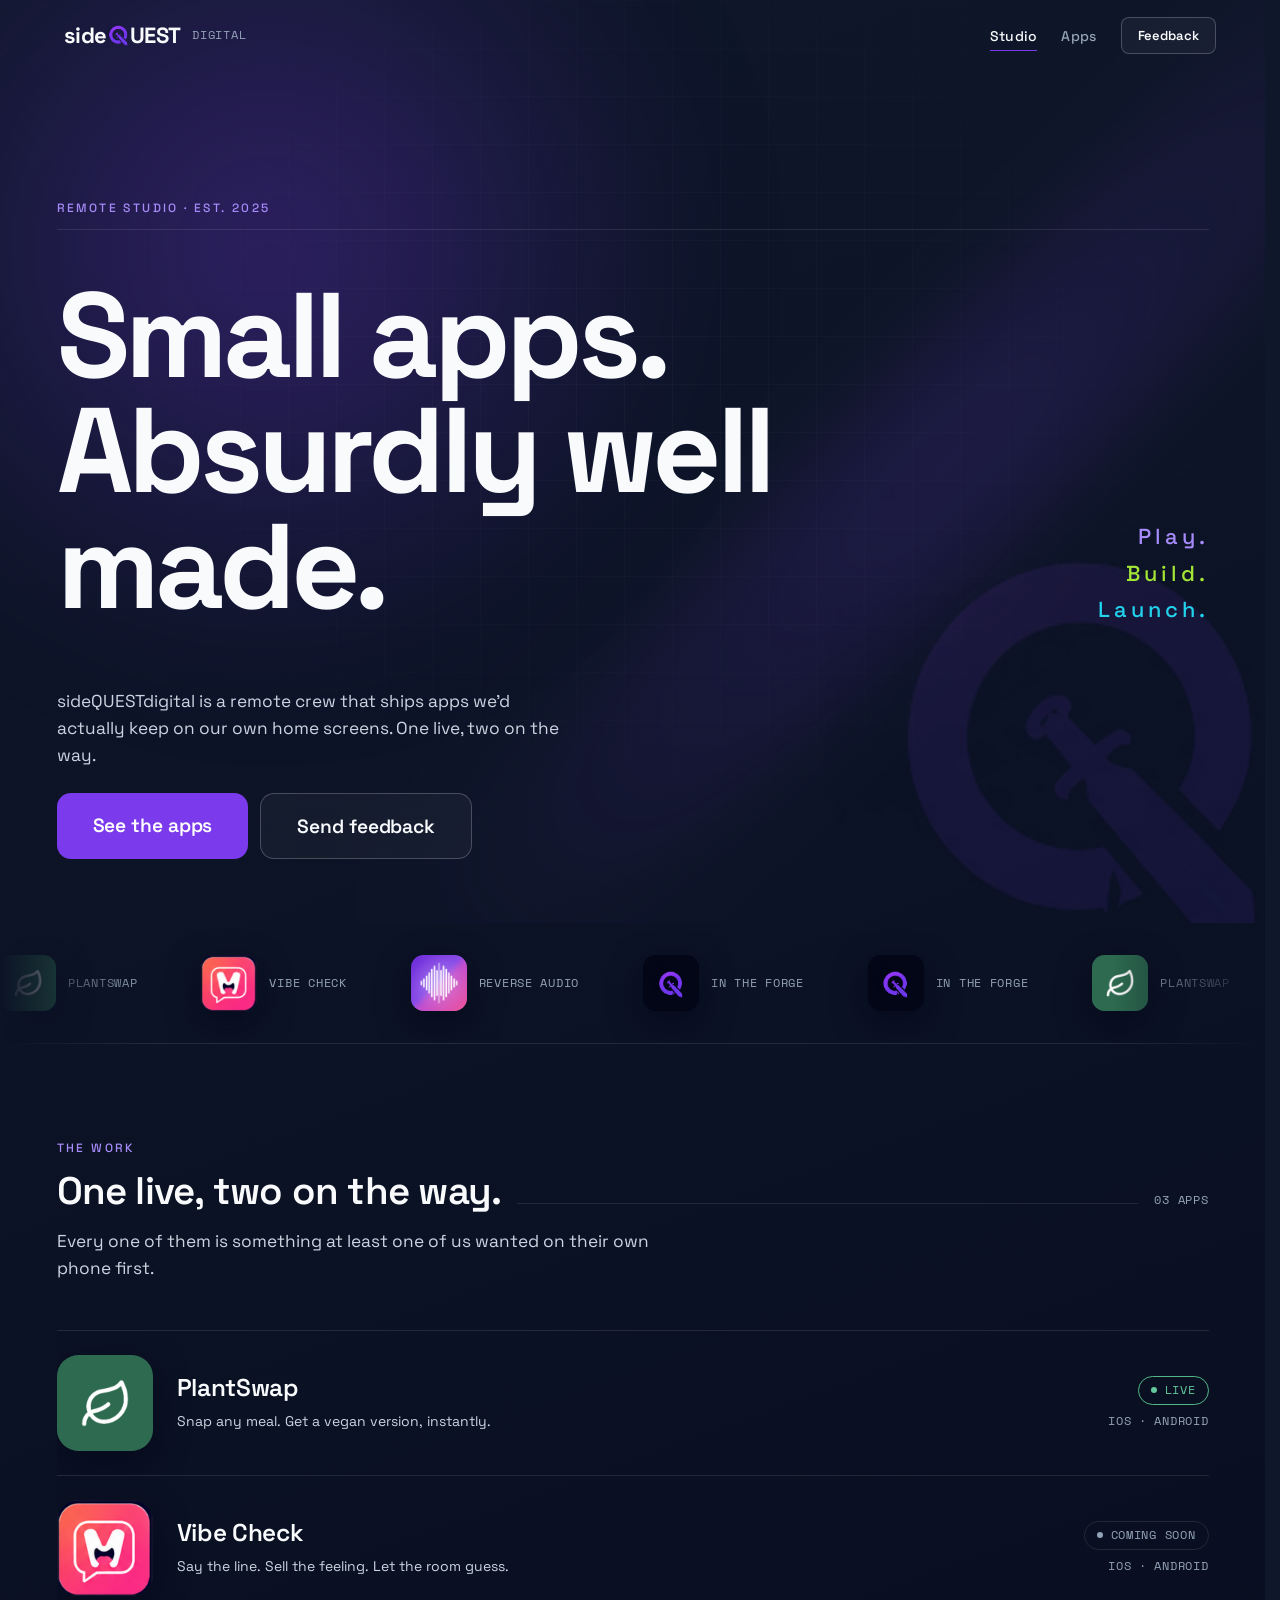
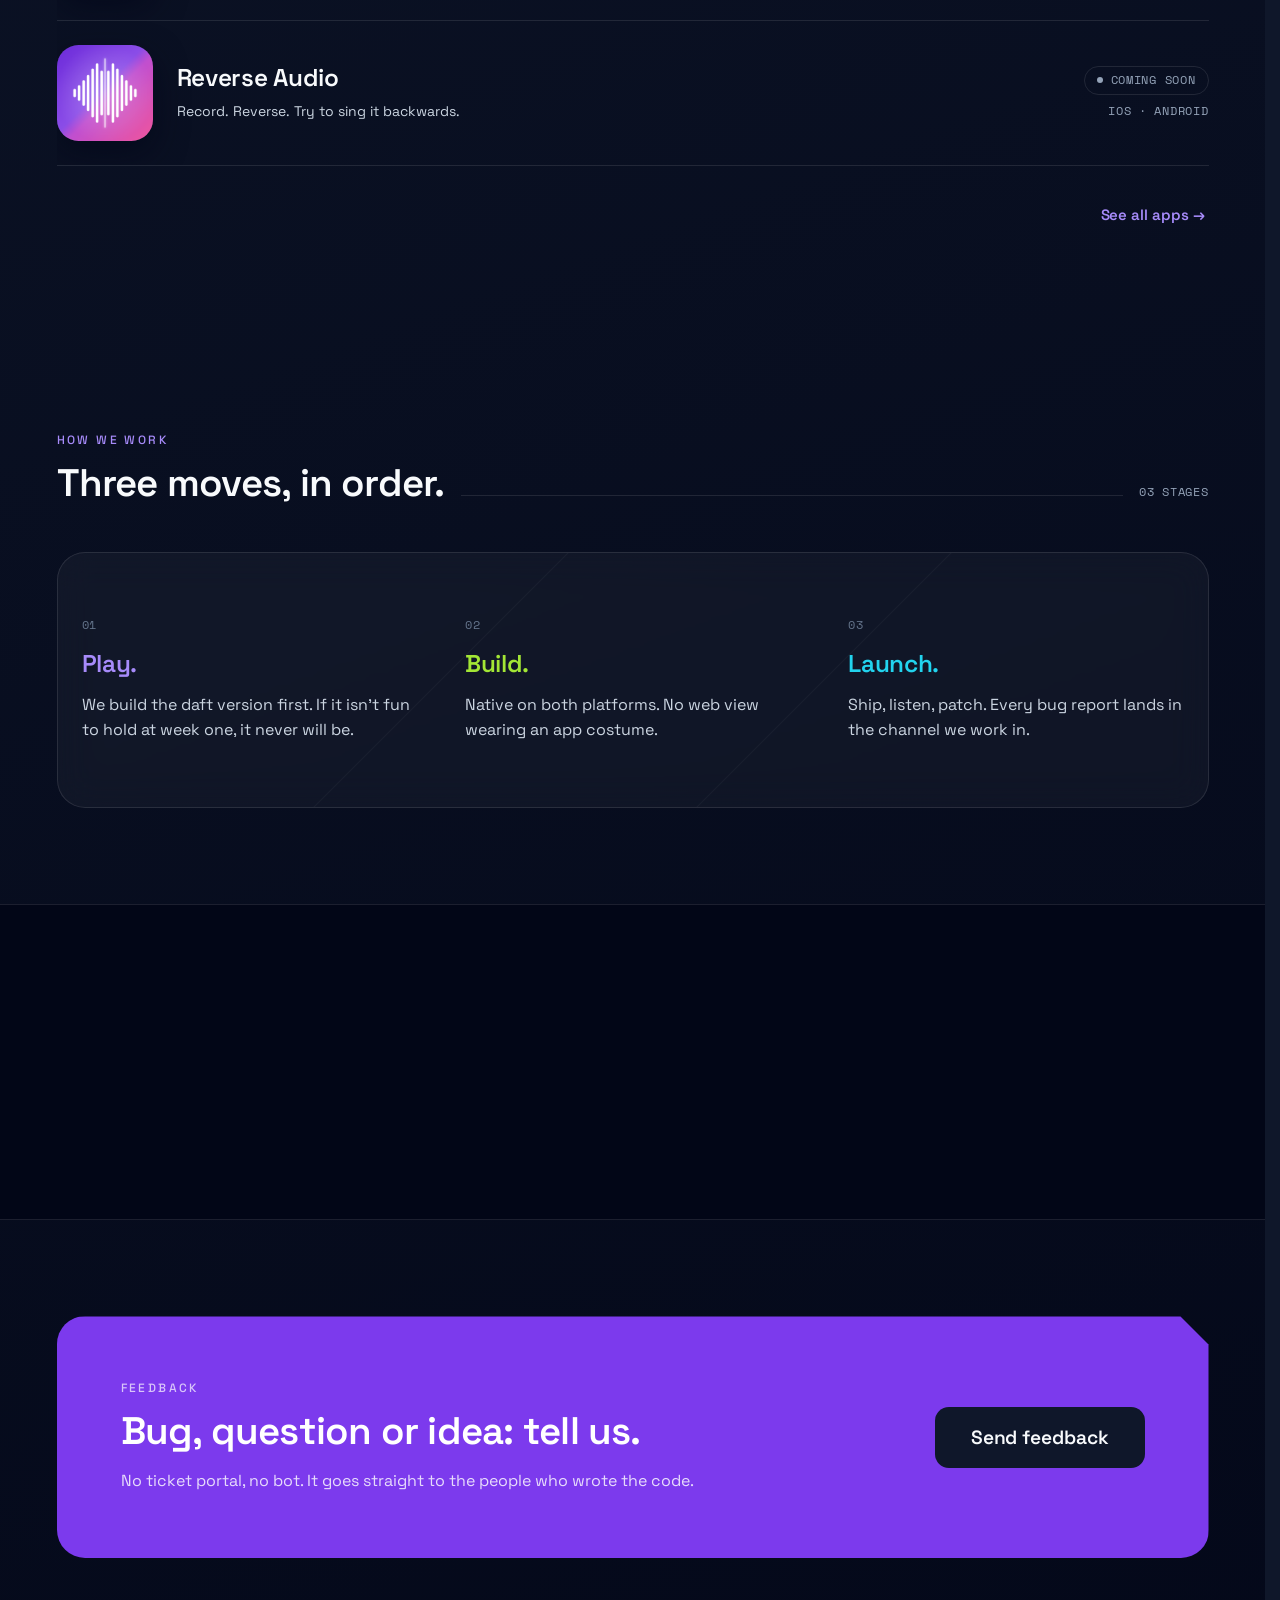
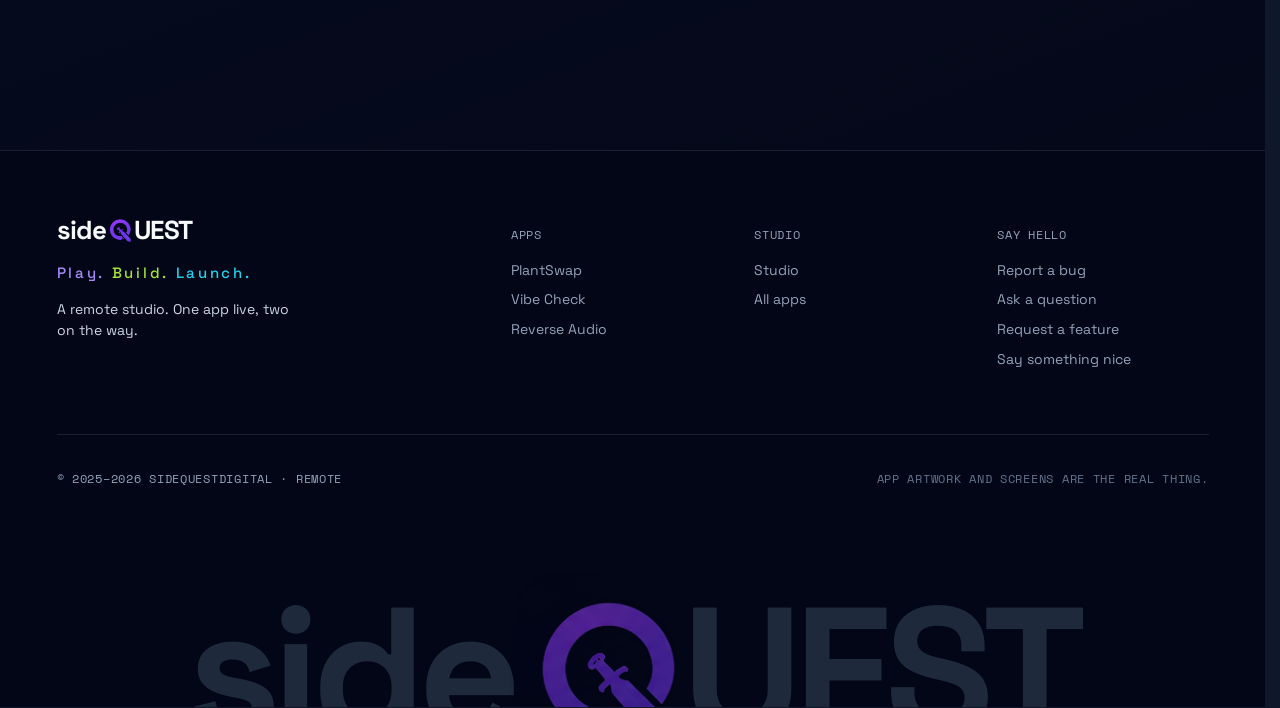
==== commit b216f14e: "Rename the Reverse Audio app id from backtrack to reverse-audio The app was renamed from Backtrack t" ====
--- a/index.html
+++ b/index.html
@@ -89,7 +89,7 @@
           <p class="sq-mono site-footer__coltitle">Apps</p>
           <a class="site-footer__link" href="#/apps/plantswap">PlantSwap</a>
           <a class="site-footer__link" href="#/apps/vibecheck">Vibe Check</a>
-          <a class="site-footer__link" href="#/apps/backtrack">Reverse Audio</a>
+          <a class="site-footer__link" href="#/apps/reverse-audio">Reverse Audio</a>
         </div>
 
         <div class="site-footer__col">
@@ -162,7 +162,7 @@
             <option value="general">Not app-specific / the studio</option>
             <option value="plantswap">PlantSwap</option>
             <option value="vibecheck">Vibe Check</option>
-            <option value="backtrack">Reverse Audio</option>
+            <option value="reverse-audio">Reverse Audio</option>
           </select>
         </div>
       </div>
--- a/site.css
+++ b/site.css
@@ -1293,7 +1293,7 @@
 .site-footer__giant { display: flex; align-items: center; justify-content: center; }
 .site-footer__giantq {
   width: 1.11em; height: 1.11em;
-  margin: 0 -0.09em 0 -0.01em;
+  margin: 0 -0.16em 0 -0.01em;
   transform: translateY(-0.01em);
   opacity: 0.55;
 }
@@ -1324,7 +1324,7 @@
   --app-deep:    #13122B;
   --app-soft:    #7B61FF;
 }
-.app-backtrack {
+.app-reverse-audio {
   --accent:      #E554A9;
   --accent-hi:   #F06FBA;
   --accent-text: #E554A9;
